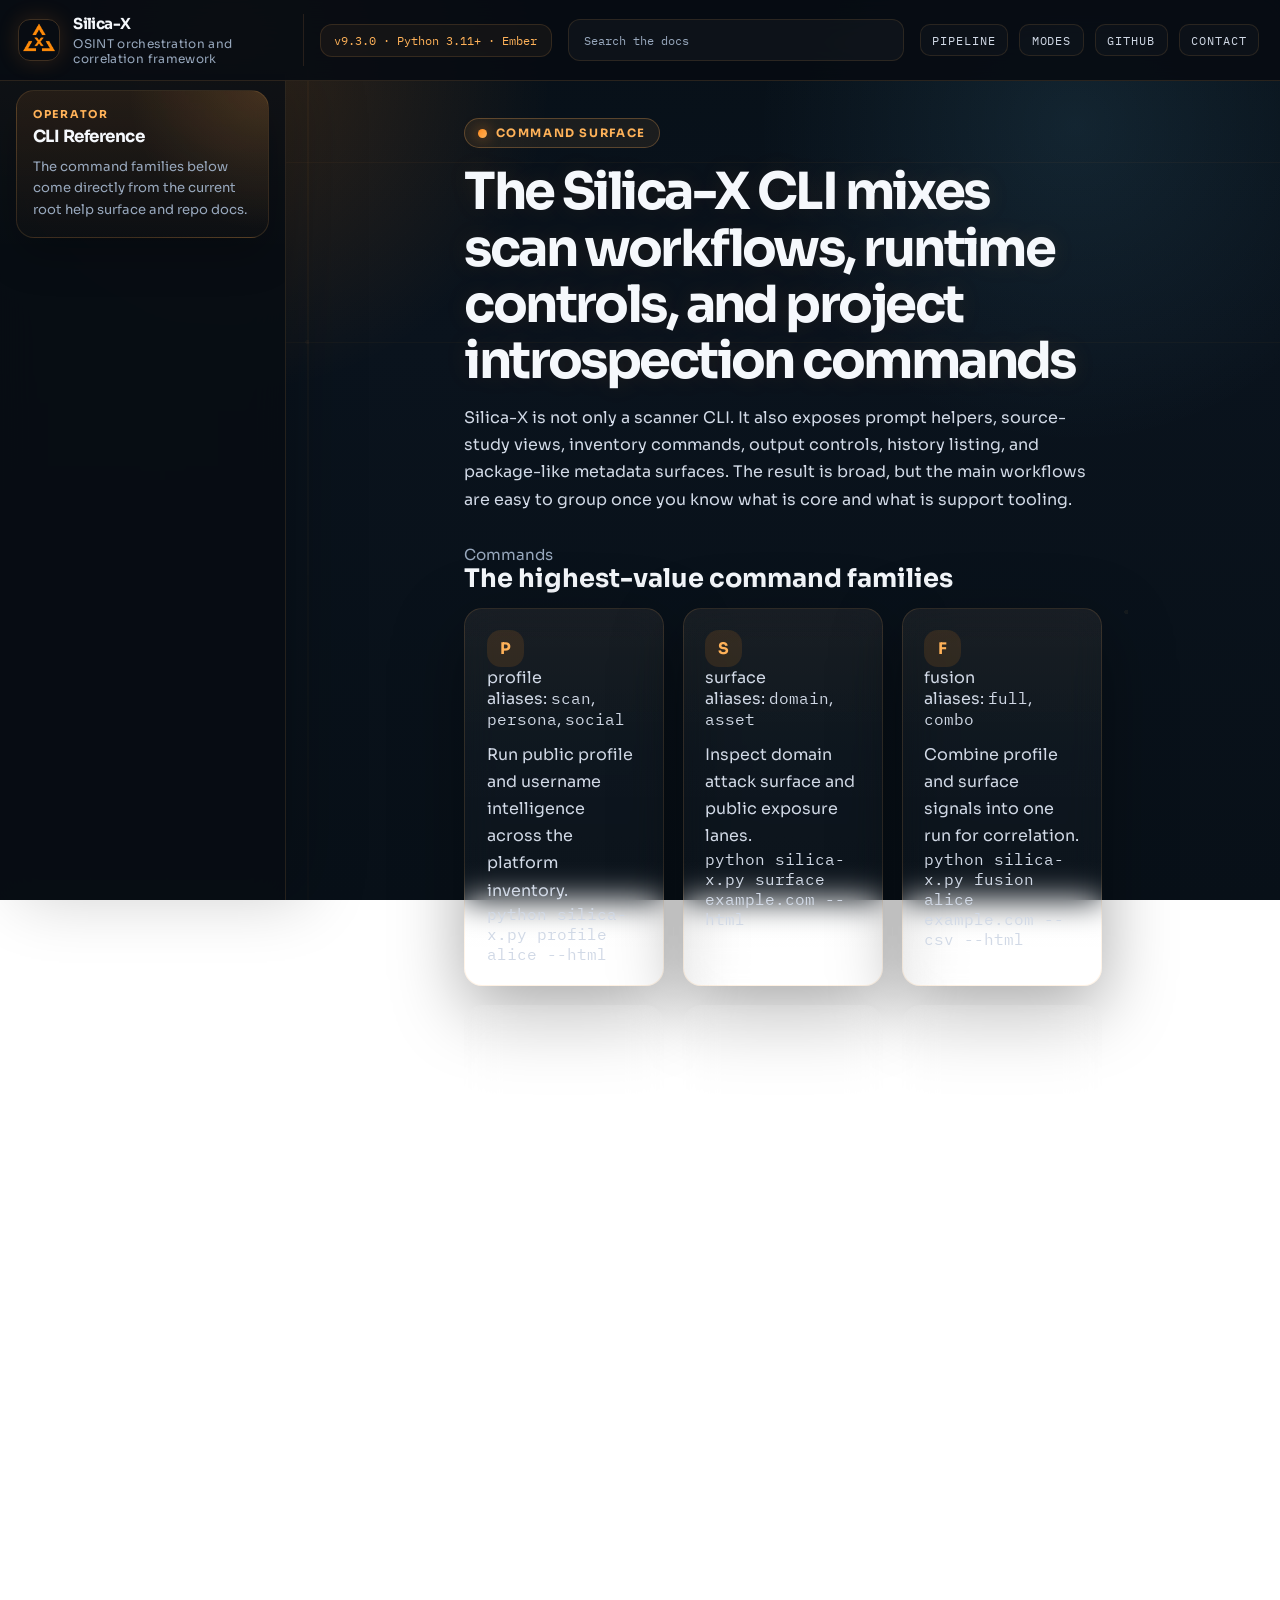
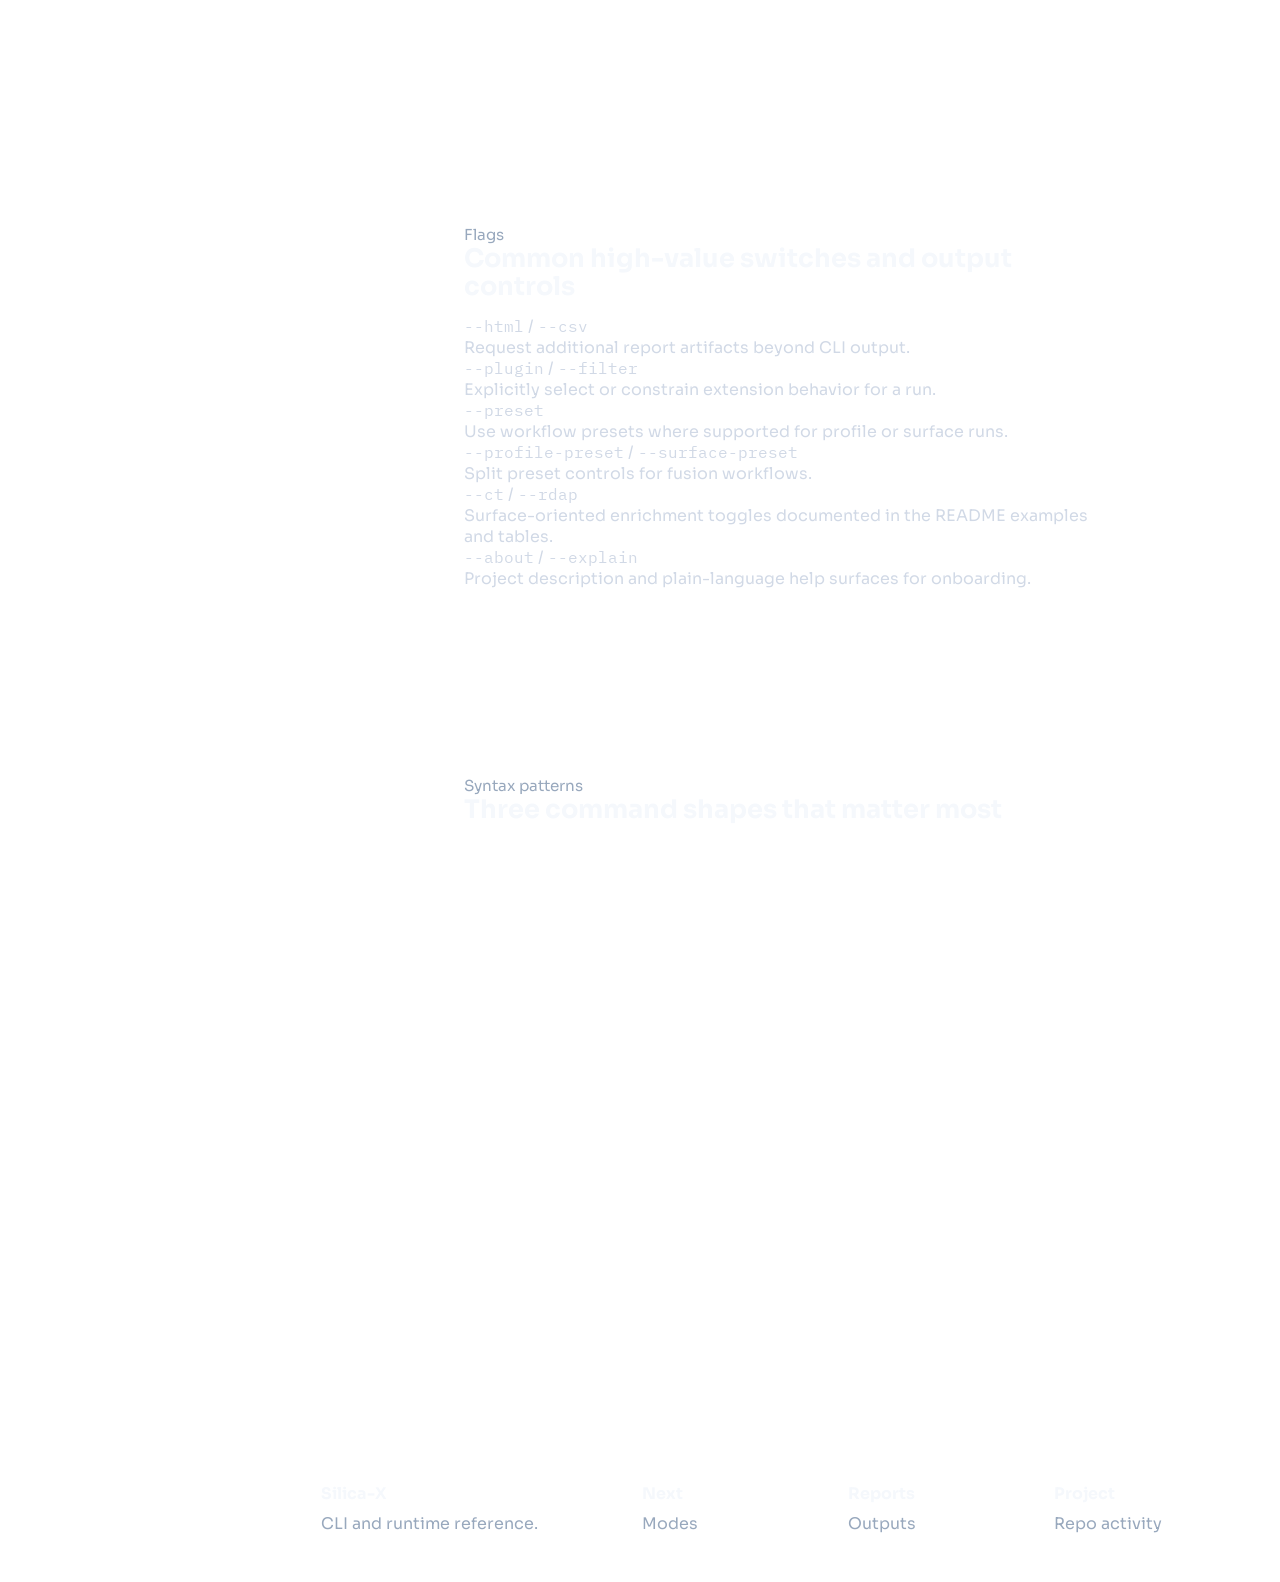
==== docs/website/cli-reference.html @ 4a7446ca "Modifications" ====
<!DOCTYPE html>
<html lang="en">
<head>
<meta charset="UTF-8">
<meta name="viewport" content="width=device-width, initial-scale=1.0">
<title>CLI Reference | Silica-X</title>
<meta name="description" content="Core command surface, aliases, and usage patterns for the Silica-X CLI.">
<link rel="canonical" href="https://voltsparx.github.io/Silica-X/cli-reference.html">
<link rel="preconnect" href="https://fonts.googleapis.com">
<link rel="preconnect" href="https://fonts.gstatic.com" crossorigin>
<link href="https://fonts.googleapis.com/css2?family=IBM+Plex+Mono:wght@400;500;600&family=Sora:wght@400;500;600;700;800&display=swap" rel="stylesheet">
<link rel="stylesheet" href="css/core/base.css">
<link rel="stylesheet" href="css/layout/topbar.css">
<link rel="stylesheet" href="css/layout/sidebar.css">
<link rel="stylesheet" href="css/layout/content.css">
<link rel="stylesheet" href="css/components/workflow.css">
<link rel="stylesheet" href="css/components/modules.css">
<link rel="stylesheet" href="css/components/development.css">
<link rel="stylesheet" href="css/layout/responsive.css">
<link rel="icon" href="web_assets/media/silica-x-favicon.ico" sizes="any">
</head>
<body data-page="cli-reference.html" data-default-section="commands">
<header id="topbar">
  <button id="topbar-brand" type="button" aria-label="Silica-X brand console trigger">
    <img src="web_assets/media/silica-x-web.png" alt="Silica-X logo">
    <span id="topbar-brand-text">
      <span id="topbar-name">Silica-X</span>
      <span id="topbar-tagline">OSINT orchestration and correlation framework</span>
    </span>
  </button>
  <div id="topbar-version">v9.3.0 · Python 3.11+ · Ember</div>
  <div class="topbar-search">
    <input id="docs-search-input" type="search" placeholder="Search the docs">
    <div id="docs-search-results" class="topbar-search-results" hidden></div>
  </div>
  <div id="topbar-links">
    <a href="workflow.html#pipeline">Pipeline</a>
    <a href="modes.html#prompt-mode">Modes</a>
    <a href="https://github.com/voltsparx/Silica-X" target="_blank" rel="noreferrer">GitHub</a>
    <div class="contact-wrap">
      <button id="contact-toggle" class="contact-toggle" type="button" aria-expanded="false">Contact</button>
      <div id="contact-popover" class="contact-popover" hidden>
        <a href="mailto:voltsparx@gmail.com">voltsparx@gmail.com</a>
        <a href="https://github.com/voltsparx" target="_blank" rel="noreferrer">github.com/voltsparx</a>
      </div>
    </div>
    <button id="menu-toggle" type="button">Menu</button>
  </div>
</header>

<nav id="sidebar" aria-label="Documentation navigation">
  <div class="sidebar-panel-head">
    <div class="sidebar-kicker">Operator</div>
    <h2 class="sidebar-title">CLI Reference</h2>
    <p class="sidebar-note">The command families below come directly from the current root help surface and repo docs.</p>
  </div>
  <div id="sidebar-tabs" class="sidebar-tabs"></div>
  <div id="sidebar-nav"></div>
</nav>
<button id="sidebar-backdrop" type="button" aria-label="Close navigation"></button>

<main id="main">
  <header class="page-intro">
    <div class="eyebrow">Command Surface</div>
    <h1 class="page-title">The Silica-X CLI mixes scan workflows, runtime controls, and project introspection commands</h1>
    <p class="page-copy">Silica-X is not only a scanner CLI. It also exposes prompt helpers, source-study views, inventory commands, output controls, history listing, and package-like metadata surfaces. The result is broad, but the main workflows are easy to group once you know what is core and what is support tooling.</p>
  </header>

  <section id="commands" class="page-section section-anchor">
    <div class="section-head">
      <div>
        <div class="section-kicker">Commands</div>
        <h2 class="section-title">The highest-value command families</h2>
      </div>
    </div>
    <div class="command-grid">
      <article class="card">
        <div class="command-card-head"><span class="icon-chip">P</span><div class="command-name">profile</div></div>
        <div class="command-aliases">aliases: <span class="mono">scan</span>, <span class="mono">persona</span>, <span class="mono">social</span></div>
        <div class="card-copy"><p>Run public profile and username intelligence across the platform inventory.</p></div>
        <div class="command-snippet mono">python silica-x.py profile alice --html</div>
      </article>
      <article class="card">
        <div class="command-card-head"><span class="icon-chip">S</span><div class="command-name">surface</div></div>
        <div class="command-aliases">aliases: <span class="mono">domain</span>, <span class="mono">asset</span></div>
        <div class="card-copy"><p>Inspect domain attack surface and public exposure lanes.</p></div>
        <div class="command-snippet mono">python silica-x.py surface example.com --html</div>
      </article>
      <article class="card">
        <div class="command-card-head"><span class="icon-chip">F</span><div class="command-name">fusion</div></div>
        <div class="command-aliases">aliases: <span class="mono">full</span>, <span class="mono">combo</span></div>
        <div class="card-copy"><p>Combine profile and surface signals into one run for correlation.</p></div>
        <div class="command-snippet mono">python silica-x.py fusion alice example.com --csv --html</div>
      </article>
      <article class="card">
        <div class="command-card-head"><span class="icon-chip">O</span><div class="command-name">orchestrate</div></div>
        <div class="command-aliases">alias: <span class="mono">orch</span></div>
        <div class="card-copy"><p>Run the policy-driven layered orchestration pipeline directly.</p></div>
        <div class="command-snippet mono">python silica-x.py orchestrate example.com</div>
      </article>
      <article class="card">
        <div class="command-card-head"><span class="icon-chip">Q</span><div class="command-name">quicktest</div></div>
        <div class="command-aliases">aliases: <span class="mono">qtest</span>, <span class="mono">smoke</span></div>
        <div class="card-copy"><p>Run an offline quicktest using a built-in victim template.</p></div>
        <div class="command-snippet mono">python silica-x.py quicktest</div>
      </article>
      <article class="card">
        <div class="command-card-head"><span class="icon-chip">W</span><div class="command-name">wizard</div></div>
        <div class="command-aliases">interactive guided workflow</div>
        <div class="card-copy"><p>Guided multi-scan operator flow for onboarding and structured runs.</p></div>
        <div class="command-snippet mono">python silica-x.py wizard</div>
      </article>
      <article class="card">
        <div class="command-card-head"><span class="icon-chip">I</span><div class="command-name">plugins / filters</div></div>
        <div class="command-aliases">runtime introspection</div>
        <div class="card-copy"><p>Inspect extension discovery, scopes, aliases, and descriptions.</p></div>
        <div class="command-snippet mono">python silica-x.py plugins --scope all</div>
      </article>
      <article class="card">
        <div class="command-card-head"><span class="icon-chip">M</span><div class="command-name">modules / frameworks</div></div>
        <div class="command-aliases">catalog and source-study views</div>
        <div class="card-copy"><p>Inspect module catalogs and local source-study framework references.</p></div>
        <div class="command-snippet mono">python silica-x.py frameworks --framework recursive-modules --presets</div>
      </article>
      <article class="card">
        <div class="command-card-head"><span class="icon-chip">R</span><div class="command-name">history / live</div></div>
        <div class="command-aliases">artifact inspection</div>
        <div class="card-copy"><p>List saved targets and launch a local live dashboard for stored results.</p></div>
        <div class="command-snippet mono">python silica-x.py history</div>
      </article>
    </div>
  </section>

  <section id="flags" class="page-section section-anchor">
    <div class="section-head">
      <div>
        <div class="section-kicker">Flags</div>
        <h2 class="section-title">Common high-value switches and output controls</h2>
      </div>
    </div>
    <div class="table-mini">
      <div class="table-mini-row"><div class="table-mini-key"><span class="mono">--html</span> / <span class="mono">--csv</span></div><div>Request additional report artifacts beyond CLI output.</div></div>
      <div class="table-mini-row"><div class="table-mini-key"><span class="mono">--plugin</span> / <span class="mono">--filter</span></div><div>Explicitly select or constrain extension behavior for a run.</div></div>
      <div class="table-mini-row"><div class="table-mini-key"><span class="mono">--preset</span></div><div>Use workflow presets where supported for profile or surface runs.</div></div>
      <div class="table-mini-row"><div class="table-mini-key"><span class="mono">--profile-preset</span> / <span class="mono">--surface-preset</span></div><div>Split preset controls for fusion workflows.</div></div>
      <div class="table-mini-row"><div class="table-mini-key"><span class="mono">--ct</span> / <span class="mono">--rdap</span></div><div>Surface-oriented enrichment toggles documented in the README examples and tables.</div></div>
      <div class="table-mini-row"><div class="table-mini-key"><span class="mono">--about</span> / <span class="mono">--explain</span></div><div>Project description and plain-language help surfaces for onboarding.</div></div>
    </div>
    <div class="callout callout-info section-block">
      <div class="callout-title">Output configuration is also command-driven</div>
      The CLI includes <span class="mono">out-type</span>, <span class="mono">out-print</span>, and <span class="mono">default-out-print</span> so output formats and artifact roots can be controlled at runtime instead of only through environment tweaks.
    </div>
  </section>

  <section id="syntax" class="page-section section-anchor">
    <div class="section-head">
      <div>
        <div class="section-kicker">Syntax patterns</div>
        <h2 class="section-title">Three command shapes that matter most</h2>
      </div>
    </div>
    <div class="grid-3">
      <article class="card">
        <h3 class="card-title">Direct scan</h3>
        <div class="command-snippet mono">python silica-x.py profile alice --html</div>
        <div class="card-copy"><p>Use this for explicit automation or repeatable scripted runs.</p></div>
      </article>
      <article class="card">
        <h3 class="card-title">Prompt first</h3>
        <div class="command-snippet mono">python silica-x.py</div>
        <div class="card-copy"><p>Better when you want to discover commands, use aliases, or inspect plugins and filters interactively.</p></div>
      </article>
      <article class="card">
        <h3 class="card-title">Source-study translation</h3>
        <div class="command-snippet mono">python silica-x.py surface-kit example.com --preset web-basic</div>
        <div class="card-copy"><p>Useful when you want a native Silica-X run informed by local reference profiles under <span class="mono">temp/</span>.</p></div>
      </article>
    </div>
    <article class="code-block section-block">
      <div class="code-head">
        <span class="code-dot"></span>
        <span class="code-dot"></span>
        <span class="code-dot"></span>
        <span class="code-lang">shell</span>
      </div>
      <pre class="code-body"><span class="cmd">python silica-x.py --help</span>
<span class="cmd">python silica-x.py profile</span> <span class="arg">alice --html --plugin threat_conductor</span>
<span class="cmd">python silica-x.py surface</span> <span class="arg">example.com --ct --rdap --html</span>
<span class="cmd">python silica-x.py fusion</span> <span class="arg">alice example.com --profile-preset deep --surface-preset balanced</span>
<span class="cmd">python silica-x.py prompt</span></pre>
    </article>
  </section>
</main>

<footer class="footer shell">
  <div class="footer-grid">
    <div><div class="footer-title">Silica-X</div><div>CLI and runtime reference.</div></div>
    <div><div class="footer-title">Next</div><a class="footer-link" href="modes.html#prompt-mode">Modes</a></div>
    <div><div class="footer-title">Reports</div><a class="footer-link" href="reporting.html#outputs">Outputs</a></div>
    <div><div class="footer-title">Project</div><a class="footer-link" href="development.html#repo-activity">Repo activity</a></div>
  </div>
</footer>

<script src="js/core/site-data.js"></script>
<script src="js/core/helpers.js"></script>
<script src="js/features/sidebar.js"></script>
<script src="js/features/search.js"></script>
<script src="js/features/workflow-visual.js"></script>
<script src="js/features/easter-eggs.js"></script>
<script src="js/features/development-feed.js"></script>
<script src="js/bootstrap/app.js"></script>
</body>
</html>
---- docs/website/css/core/base.css ----
:root {
  --bg-0: #081018;
  --bg-1: #0d151f;
  --bg-2: #111d2a;
  --bg-3: rgba(17, 29, 42, 0.82);
  --panel: rgba(9, 16, 24, 0.92);
  --panel-strong: rgba(12, 22, 32, 0.98);
  --panel-soft: rgba(255, 255, 255, 0.04);
  --line: rgba(255, 176, 90, 0.14);
  --line-strong: rgba(255, 171, 86, 0.34);
  --text-0: #f5f8fc;
  --text-1: #d1d9e6;
  --text-2: #98a8bd;
  --ember: #ff8a1d;
  --ember-2: #ffb259;
  --ember-3: #ffd29a;
  --cyan: #73d4ff;
  --mint: #67d6a8;
  --rose: #ff8d99;
  --warn: #ffd36f;
  --shadow: 0 22px 70px rgba(0, 0, 0, 0.34);
  --radius-lg: 28px;
  --radius-md: 18px;
  --radius-sm: 12px;
  --site-width: 1180px;
  --sidebar-width: 286px;
  --topbar-height: 74px;
  --scanline: rgba(255, 176, 90, 0.024);
  --circuit: rgba(255, 165, 76, 0.065);
  --circuit-strong: rgba(255, 186, 112, 0.12);
}

* {
  box-sizing: border-box;
}

html {
  scroll-behavior: smooth;
}

body {
  margin: 0;
  min-height: 100vh;
  color: var(--text-1);
  font-family: "Sora", sans-serif;
  background:
    radial-gradient(circle at 18% 8%, rgba(255, 138, 29, 0.17), transparent 24%),
    radial-gradient(circle at 84% 14%, rgba(115, 212, 255, 0.1), transparent 24%),
    linear-gradient(90deg, transparent 0 7%, var(--scanline) 7% 7.1%, transparent 7.1% 13%, var(--scanline) 13% 13.1%, transparent 13.1% 100%),
    linear-gradient(180deg, #071018 0%, #0a131d 38%, #081018 100%);
  background-attachment: fixed;
  overflow-x: hidden;
}

body::before,
body::after {
  content: "";
  position: fixed;
  inset: 0;
  pointer-events: none;
  z-index: -1;
}

body::before {
  background:
    linear-gradient(90deg, transparent 0 12%, var(--circuit) 12% 12.14%, transparent 12.14% 24%, var(--circuit) 24% 24.14%, transparent 24.14% 100%),
    linear-gradient(180deg, transparent 0 18%, var(--circuit) 18% 18.14%, transparent 18.14% 38%, var(--circuit) 38% 38.14%, transparent 38.14% 100%),
    radial-gradient(circle at 12% 18%, var(--circuit-strong) 0 2px, transparent 2px),
    radial-gradient(circle at 24% 38%, var(--circuit) 0 2px, transparent 2px),
    radial-gradient(circle at 76% 22%, var(--circuit) 0 2px, transparent 2px),
    radial-gradient(circle at 88% 68%, var(--circuit-strong) 0 2px, transparent 2px);
  mask-image: linear-gradient(180deg, rgba(0, 0, 0, 0.78), rgba(0, 0, 0, 0.34));
  opacity: 0.92;
}

body::after {
  background:
    radial-gradient(circle at 20% 10%, rgba(255, 138, 29, 0.17), transparent 0 18%),
    radial-gradient(circle at 80% 80%, rgba(255, 138, 29, 0.1), transparent 0 16%),
    radial-gradient(circle at 72% 8%, rgba(115, 212, 255, 0.08), transparent 0 14%);
  filter: blur(36px);
}

img {
  max-width: 100%;
  display: block;
}

a {
  color: inherit;
  text-decoration: none;
}

button,
input,
select {
  font: inherit;
}

button {
  border: 0;
  cursor: pointer;
}

main {
  display: block;
}

h1,
h2,
h3,
h4 {
  margin: 0;
  color: var(--text-0);
  line-height: 1.1;
  font-family: "Sora", sans-serif;
}

p,
li {
  line-height: 1.7;
}

code,
pre,
.mono {
  font-family: "IBM Plex Mono", monospace;
}

.shell {
  max-width: var(--site-width);
  margin: 0 auto;
}

.page {
  max-width: 900px;
}

.eyebrow {
  display: inline-flex;
  align-items: center;
  gap: 0.55rem;
  padding: 0.45rem 0.8rem;
  border-radius: 999px;
  border: 1px solid rgba(255, 171, 86, 0.28);
  background: rgba(255, 171, 86, 0.08);
  color: var(--ember-2);
  letter-spacing: 0.14em;
  font-size: 0.72rem;
  font-weight: 700;
  text-transform: uppercase;
}

.eyebrow::before {
  content: "";
  width: 0.55rem;
  height: 0.55rem;
  border-radius: 999px;
  background: linear-gradient(135deg, var(--ember), var(--ember-2));
  box-shadow: 0 0 14px rgba(255, 138, 29, 0.65);
}

.hero-card,
.panel,
.card,
.callout,
.code-block,
.table-card,
.stage-detail,
.feed-card,
.metric-card,
.download-card {
  background:
    linear-gradient(180deg, rgba(255, 255, 255, 0.035), rgba(255, 255, 255, 0.015)),
    linear-gradient(180deg, rgba(255, 176, 90, 0.03), transparent 40%);
  border: 1px solid var(--line);
  border-radius: var(--radius-md);
  box-shadow: var(--shadow);
  backdrop-filter: blur(16px);
}

.hero-grid,
.grid-2,
.grid-3,
.stats-grid,
.card-grid,
.metric-grid,
.download-grid,
.link-grid,
.command-grid,
.mode-grid {
  display: grid;
  gap: 1.15rem;
}

.hero-grid {
  grid-template-columns: minmax(0, 1.55fr) minmax(280px, 0.95fr);
}

.grid-2 {
  grid-template-columns: repeat(2, minmax(0, 1fr));
}

.grid-3,
.card-grid,
.metric-grid,
.download-grid,
.link-grid,
.command-grid,
.mode-grid {
  grid-template-columns: repeat(3, minmax(0, 1fr));
}

.section-block {
  margin-top: 2rem;
}

.section-head {
  display: flex;
  align-items: center;
  justify-content: space-between;
  gap: 1rem;
  margin-bottom: 1rem;
}

.section-title {
  font-size: clamp(1.35rem, 2vw, 1.9rem);
}

.section-kicker {
  color: var(--text-2);
  font-size: 0.95rem;
}

.hero-card {
  padding: 2rem;
}

.hero-title {
  margin-top: 1rem;
  font-size: clamp(2.6rem, 5vw, 4.6rem);
  letter-spacing: -0.05em;
  text-shadow: 0 0 30px rgba(255, 138, 29, 0.12);
}

.hero-title-mark {
  display: inline-flex;
  align-items: center;
  justify-content: center;
  width: 0.92em;
  height: 0.92em;
  margin-left: 0.22em;
  vertical-align: 0.02em;
  border-radius: 16px;
  box-shadow: 0 0 18px rgba(255, 138, 29, 0.18);
}

.hero-title-mark img {
  width: 100%;
  height: 100%;
  object-fit: contain;
}

.hero-subtitle {
  margin-top: 0.75rem;
  color: var(--text-0);
  font-size: clamp(1rem, 1.8vw, 1.22rem);
}

.hero-copy {
  margin-top: 1rem;
  max-width: 64ch;
  color: var(--text-1);
}

.hero-logo-card {
  padding: 1.5rem;
  display: flex;
  flex-direction: column;
  justify-content: space-between;
  gap: 1rem;
  min-height: 100%;
}

.hero-logo-frame {
  border-radius: calc(var(--radius-md) - 4px);
  overflow: hidden;
  border: 1px solid rgba(255, 171, 86, 0.18);
  background: radial-gradient(circle at center, rgba(255, 138, 29, 0.2), transparent 58%), rgba(255, 255, 255, 0.02);
}

.hero-logo-frame img,
#topbar-brand img {
  transition: transform 180ms ease, filter 180ms ease;
}

.egg-logo-pulse {
  animation: egg-logo-pulse 820ms cubic-bezier(0.16, 1, 0.3, 1) 1;
}

@keyframes egg-logo-pulse {
  0% { transform: scale(1) rotate(0deg); filter: drop-shadow(0 0 0 rgba(255, 138, 29, 0)); }
  35% { transform: scale(1.08) rotate(7deg); filter: drop-shadow(0 0 16px rgba(255, 138, 29, 0.55)); }
  100% { transform: scale(1) rotate(0deg); filter: drop-shadow(0 0 0 rgba(255, 138, 29, 0)); }
}

.hero-logo-note {
  color: var(--text-2);
  font-size: 0.92rem;
}

.badge-row {
  display: flex;
  flex-wrap: wrap;
  gap: 0.7rem;
  margin-top: 1.2rem;
}

.badge {
  padding: 0.65rem 0.85rem;
  border-radius: 999px;
  background: rgba(255, 255, 255, 0.04);
  border: 1px solid rgba(255, 176, 90, 0.12);
  color: var(--text-0);
  font-size: 0.85rem;
}

.badge.is-accent {
  background: rgba(255, 138, 29, 0.12);
  border-color: rgba(255, 171, 86, 0.24);
  color: var(--ember-2);
}

.cta-row {
  display: flex;
  flex-wrap: wrap;
  gap: 0.85rem;
  margin-top: 1.5rem;
}

.btn {
  display: inline-flex;
  align-items: center;
  justify-content: center;
  gap: 0.55rem;
  min-height: 46px;
  padding: 0.8rem 1.15rem;
  border-radius: 999px;
  border: 1px solid var(--line);
  font-weight: 600;
  transition: transform 160ms ease, border-color 160ms ease, background 160ms ease;
}

.btn:hover,
.btn:focus-visible {
  transform: translateY(-1px);
  border-color: rgba(255, 171, 86, 0.38);
}

.btn-primary {
  color: #120a04;
  background: linear-gradient(135deg, var(--ember), var(--ember-2));
  border-color: rgba(255, 171, 86, 0.55);
}

.btn-secondary {
  background: rgba(255, 255, 255, 0.04);
}

.btn-ghost {
  background: transparent;
}

.panel,
.card,
.callout,
.feed-card,
.metric-card,
.download-card,
.table-card {
  padding: 1.35rem;
}

.stats-grid {
  grid-template-columns: repeat(5, minmax(0, 1fr));
}

.metric-card {
  position: relative;
  overflow: hidden;
}

.metric-card::after {
  content: "";
  position: absolute;
  inset: auto -10% -40% auto;
  width: 8rem;
  height: 8rem;
  border-radius: 999px;
  background: rgba(255, 138, 29, 0.12);
  filter: blur(28px);
}

.metric-value {
  font-size: 2rem;
  color: var(--text-0);
  font-weight: 700;
}

.metric-label {
  display: block;
  margin-top: 0.45rem;
  color: var(--text-2);
  font-size: 0.92rem;
}

.card-title,
.panel-title,
.callout-title {
  color: var(--text-0);
  font-size: 1.05rem;
  font-weight: 700;
}

.card-copy,
.panel-copy {
  margin-top: 0.65rem;
}

.card-copy p:first-child,
.panel-copy p:first-child {
  margin-top: 0;
}

.panel-copy p:last-child,
.card-copy p:last-child {
  margin-bottom: 0;
}

.callout {
  position: relative;
  overflow: hidden;
}

.callout::before {
  content: "";
  position: absolute;
  inset: 0 auto 0 0;
  width: 4px;
  background: linear-gradient(180deg, var(--ember), var(--cyan));
}

.callout-info {
  background: linear-gradient(180deg, rgba(115, 212, 255, 0.08), rgba(255, 255, 255, 0.02));
}

.callout-warn {
  background: linear-gradient(180deg, rgba(255, 138, 29, 0.09), rgba(255, 255, 255, 0.02));
}

.callout-danger {
  background: linear-gradient(180deg, rgba(255, 141, 153, 0.08), rgba(255, 255, 255, 0.02));
}

.mini-list,
.timeline-list,
.stack-list,
.signal-list,
.simple-list {
  display: grid;
  gap: 0.8rem;
  padding: 0;
  margin: 1rem 0 0;
  list-style: none;
}

.mini-list li,
.timeline-list li,
.stack-list li,
.signal-list li,
.simple-list li {
  padding: 0.9rem 1rem;
  border-radius: var(--radius-sm);
  background: rgba(255, 255, 255, 0.03);
  border: 1px solid rgba(255, 176, 90, 0.08);
}

.list-label {
  display: block;
  color: var(--text-0);
  font-weight: 600;
  margin-bottom: 0.3rem;
}

.table-card table {
  width: 100%;
  border-collapse: collapse;
  font-size: 0.95rem;
}

.table-card thead th {
  text-align: left;
  color: var(--text-0);
  font-size: 0.78rem;
  text-transform: uppercase;
  letter-spacing: 0.08em;
  padding: 0 0 0.9rem;
}

.table-card tbody td {
  padding: 0.9rem 0;
  border-top: 1px solid rgba(255, 176, 90, 0.08);
  vertical-align: top;
}

.code-block {
  overflow: hidden;
  padding: 0;
}

.code-head {
  display: flex;
  align-items: center;
  gap: 0.5rem;
  padding: 0.9rem 1rem;
  border-bottom: 1px solid rgba(255, 176, 90, 0.08);
  background: rgba(255, 255, 255, 0.04);
}

.code-dot {
  width: 0.72rem;
  height: 0.72rem;
  border-radius: 999px;
  background: rgba(255, 255, 255, 0.16);
}

.code-dot:nth-child(1) {
  background: #ff6f7d;
}

.code-dot:nth-child(2) {
  background: #ffd36f;
}

.code-dot:nth-child(3) {
  background: #67d6a8;
}

.code-lang {
  margin-left: auto;
  color: var(--text-2);
  font-size: 0.82rem;
}

.code-body {
  margin: 0;
  padding: 1rem 1.2rem 1.2rem;
  overflow-x: auto;
  color: #d9e3ef;
}

.code-body .cmd {
  color: var(--ember-2);
}

.code-body .arg {
  color: var(--cyan);
}

.code-body .muted {
  color: var(--text-2);
}

.pill-row {
  display: flex;
  flex-wrap: wrap;
  gap: 0.55rem;
  margin-top: 1rem;
}

.pill {
  padding: 0.45rem 0.72rem;
  border-radius: 999px;
  border: 1px solid rgba(115, 212, 255, 0.18);
  background: rgba(115, 212, 255, 0.07);
  color: #cbefff;
  font-size: 0.82rem;
}

.split-note {
  display: grid;
  grid-template-columns: 1fr auto;
  gap: 1rem;
  align-items: center;
}

.muted {
  color: var(--text-2);
}

.tiny {
  font-size: 0.85rem;
}

.status-positive {
  color: var(--mint);
}

.status-warn {
  color: var(--warn);
}

.status-danger {
  color: var(--rose);
}

.footer {
  color: var(--text-2);
}

.footer.shell {
  max-width: none;
  margin-left: var(--sidebar-width);
  padding: 1.5rem 2.2rem 3rem;
}

.footer-grid {
  display: grid;
  gap: 1rem;
  max-width: min(var(--site-width), calc(100vw - var(--sidebar-width) - 4.4rem));
  margin: 0 auto;
  grid-template-columns: 1.6fr 1fr 1fr 1fr;
}

.footer-title {
  color: var(--text-0);
  font-weight: 700;
  margin-bottom: 0.55rem;
}

.footer-link {
  display: block;
  margin-top: 0.45rem;
}

.empty-state {
  padding: 1rem;
  border-radius: var(--radius-sm);
  border: 1px dashed rgba(255, 176, 90, 0.16);
  color: var(--text-2);
}

.egg-toast {
  position: fixed;
  right: 18px;
  bottom: 18px;
  z-index: 100;
  max-width: min(88vw, 420px);
  padding: 0.85rem 1rem;
  border-radius: 14px;
  border: 1px solid rgba(255, 176, 90, 0.22);
  background: rgba(9, 16, 24, 0.96);
  color: var(--text-0);
  box-shadow: var(--shadow);
  opacity: 0;
  transform: translateY(8px);
  transition: opacity 180ms ease, transform 180ms ease;
  pointer-events: none;
}

.egg-toast.show {
  opacity: 1;
  transform: translateY(0);
}

.egg-toast-title {
  display: block;
  color: var(--ember-2);
  font-size: 0.72rem;
  font-weight: 700;
  letter-spacing: 0.14em;
  text-transform: uppercase;
}

.egg-toast-copy {
  display: block;
  margin-top: 0.3rem;
  font-size: 0.9rem;
  color: var(--text-1);
}

.egg-ribbon-layer {
  position: fixed;
  inset: 0;
  overflow: hidden;
  pointer-events: none;
  z-index: 95;
}

.egg-ribbon {
  position: absolute;
  top: -12vh;
  width: 12px;
  height: 60px;
  border-radius: 999px;
  opacity: 0.96;
  animation: egg-ribbon-fall linear forwards;
  transform: translate3d(0, 0, 0) rotate(0deg);
}

@keyframes egg-ribbon-fall {
  to {
    transform: translate3d(var(--egg-drift, 0px), 120vh, 0) rotate(520deg);
    opacity: 0;
  }
}

body.egg-blueprint {
  --ember: #ffb259;
  --ember-2: #ffd29a;
  --line: rgba(255, 210, 154, 0.18);
}

body.egg-blueprint::before {
  opacity: 1;
  background:
    linear-gradient(90deg, transparent 0 10%, rgba(255, 210, 154, 0.085) 10% 10.12%, transparent 10.12% 24%, rgba(255, 210, 154, 0.085) 24% 24.12%, transparent 24.12% 100%),
    linear-gradient(180deg, transparent 0 16%, rgba(255, 210, 154, 0.085) 16% 16.12%, transparent 16.12% 34%, rgba(255, 210, 154, 0.085) 34% 34.12%, transparent 34.12% 100%);
}

body.egg-overdrive::after {
  filter: blur(18px);
  background:
    radial-gradient(circle at 20% 8%, rgba(255, 138, 29, 0.22), transparent 0 18%),
    radial-gradient(circle at 80% 70%, rgba(255, 138, 29, 0.22), transparent 0 20%);
}

body.egg-overdrive #topbar,
body.egg-overdrive #sidebar {
  border-color: rgba(255, 176, 90, 0.3);
  box-shadow: 0 0 0 1px rgba(255, 176, 90, 0.08), var(--shadow);
}

body.egg-clean-screen::before {
  opacity: 0.16;
}
---- docs/website/css/layout/topbar.css ----
#topbar {
  position: fixed;
  top: 0;
  left: 0;
  right: 0;
  z-index: 50;
  display: grid;
  grid-template-columns: minmax(240px, var(--sidebar-width)) auto minmax(220px, 1fr) auto;
  align-items: center;
  gap: 1rem;
  min-height: var(--topbar-height);
  padding: 0.9rem 1.3rem 0.9rem 1.1rem;
  background: rgba(7, 12, 18, 0.9);
  border-bottom: 1px solid rgba(255, 176, 90, 0.14);
  backdrop-filter: blur(18px);
}

#topbar-brand {
  display: inline-flex;
  align-items: center;
  gap: 0.85rem;
  min-width: 0;
  padding: 0;
  padding-right: 1.15rem;
  border-right: 1px solid rgba(255, 176, 90, 0.12);
  background: transparent;
  text-align: left;
}

#topbar-brand img {
  width: 42px;
  height: 42px;
  object-fit: cover;
  border-radius: 12px;
  border: 1px solid rgba(255, 171, 86, 0.22);
  box-shadow: 0 0 22px rgba(255, 138, 29, 0.16);
}

#topbar-brand-text {
  display: flex;
  flex-direction: column;
  gap: 0.15rem;
}

#topbar-name {
  color: var(--text-0);
  font-weight: 700;
  letter-spacing: -0.04em;
  font-size: 0.95rem;
}

#topbar-tagline {
  color: var(--text-2);
  font-size: 0.75rem;
  letter-spacing: 0.03em;
}

#topbar-version {
  justify-self: start;
  padding: 0.5rem 0.85rem;
  border-radius: 12px;
  border: 1px solid rgba(255, 171, 86, 0.14);
  background: rgba(255, 171, 86, 0.05);
  color: var(--ember-2);
  font-family: "IBM Plex Mono", monospace;
  font-size: 0.74rem;
  white-space: nowrap;
}

#topbar-links {
  display: flex;
  align-items: center;
  justify-content: flex-end;
  gap: 0.7rem;
  min-width: 0;
}

#topbar-links > a,
.contact-toggle {
  color: var(--text-1);
  font-family: "IBM Plex Mono", monospace;
  font-size: 0.72rem;
  text-transform: uppercase;
  letter-spacing: 0.08em;
  padding: 0.45rem 0.72rem;
  border: 1px solid rgba(255, 176, 90, 0.12);
  border-radius: 10px;
  background: rgba(255, 255, 255, 0.025);
}

.contact-wrap {
  position: relative;
}

.contact-toggle {
  background: rgba(255, 255, 255, 0.025);
}

.contact-popover {
  position: absolute;
  top: calc(100% + 0.7rem);
  right: 0;
  display: grid;
  gap: 0.4rem;
  min-width: 230px;
  padding: 0.9rem;
  border-radius: 14px;
  border: 1px solid rgba(255, 176, 90, 0.12);
  background: rgba(9, 16, 24, 0.98);
  box-shadow: var(--shadow);
}

.contact-popover[hidden] {
  display: none;
}

.contact-popover a,
.contact-popover span {
  color: var(--text-1);
  font-size: 0.9rem;
}

.topbar-search {
  position: relative;
  max-width: 360px;
  width: 100%;
}

.topbar-search input {
  width: 100%;
  min-height: 42px;
  padding: 0.78rem 0.95rem;
  border-radius: 12px;
  border: 1px solid rgba(255, 176, 90, 0.12);
  background: rgba(255, 255, 255, 0.03);
  color: var(--text-0);
  font-family: "IBM Plex Mono", monospace;
  font-size: 0.74rem;
}

.topbar-search input::placeholder {
  color: var(--text-2);
}

.topbar-search-results {
  position: absolute;
  top: calc(100% + 0.65rem);
  left: 0;
  right: 0;
  display: grid;
  gap: 0.5rem;
  padding: 0.75rem;
  border-radius: 16px;
  background: rgba(9, 16, 24, 0.98);
  border: 1px solid rgba(255, 176, 90, 0.12);
  box-shadow: var(--shadow);
}

.topbar-search-results[hidden] {
  display: none;
}

.search-result {
  display: block;
  padding: 0.8rem 0.9rem;
  border-radius: 12px;
  border: 1px solid transparent;
  background: rgba(255, 255, 255, 0.025);
}

.search-result:hover,
.search-result:focus-visible {
  border-color: rgba(255, 171, 86, 0.24);
}

.search-result-title {
  display: block;
  color: var(--text-0);
  font-weight: 600;
}

.search-result-meta {
  display: block;
  margin-top: 0.22rem;
  color: var(--text-2);
  font-size: 0.82rem;
}

#menu-toggle {
  display: none;
  padding: 0.75rem 0.95rem;
  border-radius: 10px;
  border: 1px solid rgba(255, 176, 90, 0.12);
  background: rgba(255, 255, 255, 0.03);
  color: var(--text-0);
  font-family: "IBM Plex Mono", monospace;
  font-size: 0.72rem;
  letter-spacing: 0.08em;
  text-transform: uppercase;
}
---- docs/website/css/layout/sidebar.css ----
#sidebar {
  position: fixed;
  top: var(--topbar-height);
  left: 0;
  bottom: 0;
  width: var(--sidebar-width);
  max-height: calc(100vh - var(--topbar-height));
  overflow: auto;
  padding: 1rem 0 1.6rem;
  border-right: 1px solid rgba(255, 176, 90, 0.12);
  background:
    linear-gradient(180deg, rgba(255, 176, 90, 0.03), transparent 22%),
    rgba(8, 13, 19, 0.95);
  backdrop-filter: blur(18px);
  box-shadow: 20px 0 60px rgba(0, 0, 0, 0.18);
}

.sidebar-panel-head {
  margin: 0 1rem 0.95rem;
  padding: 1rem;
  border: 1px solid rgba(255, 176, 90, 0.14);
  border-radius: 18px;
  background:
    linear-gradient(180deg, rgba(255, 138, 29, 0.09), rgba(255, 138, 29, 0.02)),
    radial-gradient(circle at top right, rgba(255, 178, 89, 0.14), transparent 48%);
  box-shadow: 0 18px 40px rgba(0, 0, 0, 0.22);
}

.sidebar-kicker {
  color: var(--ember-2);
  font-size: 0.68rem;
  font-weight: 700;
  text-transform: uppercase;
  letter-spacing: 0.16em;
}

.sidebar-title {
  margin-top: 0.42rem;
  color: var(--text-0);
  font-size: 1.05rem;
  letter-spacing: -0.03em;
}

.sidebar-note {
  margin: 0.6rem 0 0;
  color: var(--text-2);
  font-size: 0.82rem;
  line-height: 1.65;
}

.sidebar-tabs {
  display: grid;
  grid-template-columns: repeat(2, minmax(0, 1fr));
  gap: 0.5rem;
  margin: 0 1rem 1rem;
}

.sidebar-tab {
  padding: 0.55rem 0.66rem;
  border-radius: 10px;
  border: 1px solid rgba(255, 176, 90, 0.08);
  background: rgba(255, 255, 255, 0.025);
  color: var(--text-2);
  font-family: "IBM Plex Mono", monospace;
  font-size: 0.64rem;
  text-transform: uppercase;
  letter-spacing: 0.07em;
}

.sidebar-tab.is-active {
  color: #120a04;
  border-color: rgba(255, 176, 90, 0.24);
  background: linear-gradient(135deg, var(--ember), var(--ember-2));
}

#sidebar-nav {
  display: grid;
  gap: 0.9rem;
}

.sidebar-group {
  display: grid;
  gap: 0.46rem;
}

.sidebar-group-title {
  color: var(--ember-2);
  font-family: "IBM Plex Mono", monospace;
  font-size: 0.62rem;
  font-weight: 700;
  text-transform: uppercase;
  letter-spacing: 0.16em;
  padding: 0.4rem 1.2rem 0.1rem;
}

.sidebar-link {
  display: block;
  margin: 0 0.75rem;
  padding: 0.78rem 0.9rem 0.82rem 1rem;
  border-radius: 14px;
  border: 1px solid transparent;
  border-left: 3px solid transparent;
  background: rgba(255, 255, 255, 0.02);
  transition: border-color 160ms ease, background 160ms ease, transform 160ms ease;
}

.sidebar-link:hover,
.sidebar-link:focus-visible {
  transform: translateY(-1px);
  border-color: rgba(255, 171, 86, 0.18);
  border-left-color: rgba(255, 171, 86, 0.42);
  background: linear-gradient(180deg, rgba(255, 138, 29, 0.08), rgba(255, 255, 255, 0.02));
}

.sidebar-link.is-current {
  border-color: rgba(255, 171, 86, 0.22);
  border-left-color: var(--ember);
  background: linear-gradient(180deg, rgba(255, 138, 29, 0.1), rgba(255, 255, 255, 0.02));
}

.sidebar-link-title {
  display: block;
  color: var(--text-0);
  font-size: 0.9rem;
  font-weight: 700;
}

.sidebar-link-hint {
  display: block;
  margin-top: 0.22rem;
  color: var(--text-2);
  font-family: "IBM Plex Mono", monospace;
  font-size: 0.64rem;
  line-height: 1.5;
}

.sidebar-link-page {
  display: inline-flex;
  align-items: center;
  justify-content: center;
  margin-top: 0.5rem;
  padding: 0.18rem 0.5rem;
  border: 1px solid rgba(255, 176, 90, 0.1);
  border-radius: 999px;
  color: var(--text-2);
  font-family: "IBM Plex Mono", monospace;
  font-size: 0.58rem;
  letter-spacing: 0.06em;
  text-transform: uppercase;
}

#sidebar-backdrop {
  display: none;
  position: fixed;
  inset: 0;
  z-index: 44;
  background: rgba(5, 8, 12, 0.56);
}

body.nav-open #sidebar {
  transform: translateX(0);
}

body.nav-open #sidebar-backdrop {
  display: block;
}
---- docs/website/css/layout/content.css ----
#main {
  width: min(var(--site-width), calc(100vw - var(--sidebar-width)));
  max-width: none;
  margin: calc(var(--topbar-height) + 0.6rem) auto 0;
  padding: 1.8rem 2.2rem 3rem calc(var(--sidebar-width) + 2.2rem);
}

.page-intro {
  margin-bottom: 2rem;
  padding-top: 0.35rem;
}

.page-title {
  margin-top: 1rem;
  font-size: clamp(2rem, 4vw, 3.3rem);
  letter-spacing: -0.05em;
  text-shadow: 0 0 24px rgba(255, 138, 29, 0.1);
}

.page-copy {
  max-width: 72ch;
  margin-top: 0.9rem;
}

.page-section {
  margin-top: 1.6rem;
}

.section-anchor {
  scroll-margin-top: 112px;
}

.card-grid .card,
.mode-grid .card,
.command-grid .card,
.link-grid .card,
.download-grid .download-card {
  min-height: 100%;
}

.icon-chip {
  display: inline-flex;
  align-items: center;
  justify-content: center;
  width: 2.3rem;
  height: 2.3rem;
  border-radius: 14px;
  background: rgba(255, 138, 29, 0.12);
  color: var(--ember-2);
  font-weight: 700;
}

.stack-grid {
  display: grid;
  gap: 1rem;
}

.stack-card {
  position: relative;
  padding: 1.15rem 1.2rem 1.15rem 1.4rem;
  border-radius: 18px;
  border: 1px solid rgba(255, 176, 90, 0.08);
  background: rgba(255, 255, 255, 0.03);
}

.stack-card::before {
  content: "";
  position: absolute;
  top: 1rem;
  bottom: 1rem;
  left: 0.85rem;
  width: 2px;
  border-radius: 999px;
  background: linear-gradient(180deg, var(--ember), rgba(115, 212, 255, 0.65));
}

.stack-card h3 {
  font-size: 1rem;
}

.stack-card p {
  margin-bottom: 0;
}

.shell-frame {
  position: relative;
  overflow: hidden;
}

.split-feature {
  display: grid;
  grid-template-columns: 1.25fr 0.95fr;
  gap: 1rem;
}

.quote-card {
  padding: 1.35rem 1.45rem;
  border-radius: var(--radius-md);
  border: 1px solid rgba(255, 176, 90, 0.1);
  background: linear-gradient(135deg, rgba(255, 138, 29, 0.12), rgba(115, 212, 255, 0.06));
}

.quote-card blockquote {
  margin: 0;
  color: var(--text-0);
  font-size: 1.1rem;
  line-height: 1.6;
}

.quote-card cite {
  display: block;
  margin-top: 0.8rem;
  color: var(--text-2);
  font-style: normal;
}

.directory-tree {
  display: grid;
  gap: 0.55rem;
  margin-top: 1rem;
}

.directory-row {
  display: grid;
  grid-template-columns: minmax(120px, 0.8fr) minmax(0, 1fr);
  gap: 1rem;
  padding: 0.85rem 0.9rem;
  border-radius: 14px;
  background: rgba(255, 255, 255, 0.03);
  border: 1px solid rgba(255, 176, 90, 0.08);
}

.directory-name {
  color: var(--text-0);
  font-weight: 600;
}

.section-links {
  display: flex;
  flex-wrap: wrap;
  gap: 0.7rem;
  margin-top: 1rem;
}

.section-link {
  padding: 0.55rem 0.85rem;
  border-radius: 999px;
  background: rgba(255, 255, 255, 0.05);
  border: 1px solid rgba(255, 176, 90, 0.1);
}

.alert-inline {
  display: inline-flex;
  align-items: center;
  gap: 0.45rem;
  color: var(--warn);
  font-size: 0.88rem;
}
---- docs/website/css/components/workflow.css ----
.workflow-rail {
  display: grid;
  gap: 0.9rem;
}

.workflow-stage {
  position: relative;
  border-radius: 18px;
  border: 1px solid rgba(255, 176, 90, 0.1);
  background: rgba(255, 255, 255, 0.025);
  overflow: hidden;
  transition: border-color 160ms ease, background 160ms ease, transform 160ms ease;
}

.workflow-stage:hover,
.workflow-stage:focus-within,
.workflow-stage.is-active {
  border-color: rgba(255, 171, 86, 0.22);
  background: linear-gradient(180deg, rgba(255, 138, 29, 0.06), rgba(255, 255, 255, 0.02));
}

.workflow-stage.is-active {
  transform: translateY(-1px);
}

.workflow-stage-trigger {
  display: block;
  width: 100%;
  padding: 1rem 1.05rem 1rem;
  background: transparent;
  color: inherit;
  text-align: left;
}

.workflow-stage-top {
  display: flex;
  align-items: center;
  justify-content: space-between;
  flex-wrap: wrap;
  gap: 0.75rem;
}

.workflow-stage-index {
  color: var(--ember-2);
  font-size: 0.78rem;
  font-weight: 700;
  text-transform: uppercase;
  letter-spacing: 0.12em;
}

.workflow-stage-title {
  color: var(--text-0);
  font-weight: 700;
}

.workflow-stage-summary {
  margin-top: 0.65rem;
  color: var(--text-1);
  font-size: 1rem;
  line-height: 1.6;
  padding-right: 0.2rem;
}

.workflow-stage-body {
  display: grid;
  grid-template-rows: 0fr;
  transition: grid-template-rows 180ms ease;
}

.workflow-stage.is-active .workflow-stage-body {
  grid-template-rows: 1fr;
}

.workflow-stage-body > * {
  min-height: 0;
}

.stage-detail {
  padding: 0 1.05rem 1.05rem;
  overflow: hidden;
}

.stage-detail h3 {
  font-size: 1.1rem;
}

.stage-detail p {
  margin: 0.75rem 0 0;
}

.stage-detail-meta {
  display: flex;
  flex-wrap: wrap;
  gap: 0.6rem;
  margin-top: 0.9rem;
}

.stage-detail-meta .pill {
  margin-top: 0;
}

.pipeline-grid {
  display: block;
}
---- docs/website/css/components/development.css ----
.dev-status-grid {
  display: grid;
  grid-template-columns: repeat(4, minmax(0, 1fr));
  gap: 1rem;
}

.dev-status-item {
  padding: 1rem;
  border-radius: 16px;
  border: 1px solid rgba(255, 176, 90, 0.08);
  background: rgba(255, 255, 255, 0.03);
}

.dev-status-label {
  display: block;
  color: var(--text-2);
  font-size: 0.84rem;
}

.dev-status-value {
  display: block;
  margin-top: 0.4rem;
  color: var(--text-0);
  font-size: 1.2rem;
  font-weight: 700;
}

.feed-list {
  display: grid;
  gap: 0.75rem;
  margin-top: 1rem;
}

.feed-item {
  padding: 0.95rem 1rem;
  border-radius: 14px;
  border: 1px solid rgba(255, 176, 90, 0.08);
  background: rgba(255, 255, 255, 0.03);
}

.feed-item a {
  color: var(--text-0);
}

.feed-meta {
  margin-top: 0.3rem;
  color: var(--text-2);
  font-size: 0.84rem;
}

.dev-chart-shell {
  display: grid;
  gap: 1rem;
}

.dev-chart-summary {
  display: grid;
  grid-template-columns: 1fr auto;
  gap: 1rem;
  align-items: start;
}

.dev-chart-summary strong {
  color: var(--text-0);
}

.dev-chart-summary .muted {
  font-size: 0.82rem;
}

.dev-chart {
  padding: 1rem;
  border-radius: 16px;
  border: 1px solid rgba(255, 176, 90, 0.08);
  background: rgba(255, 255, 255, 0.02);
}

.dev-chart-svg {
  width: 100%;
  height: auto;
  display: block;
}

.dev-chart-grid {
  stroke: rgba(255, 176, 90, 0.08);
  stroke-width: 1;
}

.dev-chart-line {
  fill: none;
  stroke: var(--ember);
  stroke-width: 3;
  stroke-linecap: round;
  stroke-linejoin: round;
}

.dev-chart-area {
  fill: rgba(255, 138, 29, 0.12);
}

.dev-chart-point {
  fill: var(--ember-2);
  stroke: rgba(8, 13, 19, 0.9);
  stroke-width: 2;
}

.dev-chart-axis {
  fill: var(--text-2);
  font-size: 12px;
  font-family: "IBM Plex Mono", monospace;
}

.dev-chart-legend {
  display: grid;
  grid-template-columns: repeat(auto-fit, minmax(110px, 1fr));
  gap: 0.6rem;
  margin-top: 0.85rem;
}

.dev-chart-chip {
  padding: 0.65rem 0.72rem;
  border-radius: 12px;
  border: 1px solid rgba(255, 176, 90, 0.08);
  background: rgba(255, 255, 255, 0.025);
}

.dev-chart-chip strong {
  display: block;
  color: var(--text-0);
  font-size: 0.88rem;
}

.dev-chart-chip span {
  display: block;
  margin-top: 0.22rem;
  color: var(--text-2);
  font-size: 0.78rem;
}

.raw-link-grid {
  display: grid;
  grid-template-columns: repeat(3, minmax(0, 1fr));
  gap: 0.9rem;
}

.raw-link-card {
  display: block;
  padding: 1rem;
  border-radius: 16px;
  border: 1px solid rgba(255, 176, 90, 0.08);
  background: rgba(255, 255, 255, 0.03);
  transition: border-color 160ms ease, transform 160ms ease, background 160ms ease;
}

.raw-link-card:hover,
.raw-link-card:focus-visible {
  transform: translateY(-2px);
  border-color: rgba(255, 176, 90, 0.18);
  background: linear-gradient(180deg, rgba(255, 138, 29, 0.06), rgba(255, 255, 255, 0.02));
}

.raw-link-title {
  display: block;
  color: var(--text-0);
  font-weight: 700;
}

.raw-link-path {
  display: block;
  margin-top: 0.3rem;
  color: var(--ember-2);
  font-family: "IBM Plex Mono", monospace;
  font-size: 0.72rem;
}

.raw-link-copy {
  display: block;
  margin-top: 0.55rem;
  color: var(--text-2);
  font-size: 0.84rem;
  line-height: 1.55;
}

.raw-viewer-backdrop {
  position: fixed;
  inset: 0;
  display: grid;
  place-items: center;
  background: rgba(4, 8, 12, 0.72);
  z-index: 120;
  padding: 1.2rem;
}

.raw-viewer-window {
  width: min(960px, 100%);
  max-height: min(88vh, 900px);
  display: grid;
  grid-template-rows: auto auto minmax(0, 1fr);
  overflow: hidden;
  border-radius: 20px;
  border: 1px solid rgba(255, 176, 90, 0.12);
  background: rgba(8, 13, 19, 0.98);
  box-shadow: var(--shadow);
}

.raw-viewer-head {
  display: flex;
  justify-content: space-between;
  align-items: start;
  gap: 1rem;
  padding: 1rem 1rem 0.85rem;
  border-bottom: 1px solid rgba(255, 176, 90, 0.08);
}

.raw-viewer-title {
  color: var(--text-0);
  font-size: 1rem;
  font-weight: 700;
}

.raw-viewer-meta {
  margin-top: 0.3rem;
  color: var(--text-2);
  font-size: 0.82rem;
}

.raw-viewer-close {
  padding: 0.65rem 0.8rem;
  border-radius: 10px;
  border: 1px solid rgba(255, 176, 90, 0.12);
  background: rgba(255, 255, 255, 0.03);
  color: var(--text-0);
}

.raw-viewer-actions {
  display: flex;
  flex-wrap: wrap;
  gap: 0.7rem;
  padding: 0.85rem 1rem;
  border-bottom: 1px solid rgba(255, 176, 90, 0.08);
}

.raw-viewer-link {
  padding: 0.55rem 0.8rem;
  border-radius: 999px;
  border: 1px solid rgba(255, 176, 90, 0.12);
  background: rgba(255, 255, 255, 0.03);
  color: var(--text-0);
  font-family: "IBM Plex Mono", monospace;
  font-size: 0.72rem;
  letter-spacing: 0.06em;
  text-transform: uppercase;
}

.raw-viewer-body {
  margin: 0;
  padding: 1rem;
  overflow: auto;
  color: #d9e3ef;
  font-size: 0.9rem;
  line-height: 1.65;
  white-space: pre-wrap;
  background: linear-gradient(180deg, rgba(255,255,255,0.025), rgba(255,255,255,0.01));
}

@media (max-width: 1080px) {
  .raw-link-grid {
    grid-template-columns: repeat(2, minmax(0, 1fr));
  }
}

@media (max-width: 720px) {
  .dev-chart-summary,
  .raw-link-grid {
    grid-template-columns: 1fr;
  }
}
---- docs/website/css/layout/responsive.css ----
@media (max-width: 1220px) {
  .stats-grid,
  .dev-status-grid {
    grid-template-columns: repeat(3, minmax(0, 1fr));
  }

  .grid-3,
  .card-grid,
  .metric-grid,
  .download-grid,
  .link-grid,
  .command-grid,
  .mode-grid {
    grid-template-columns: repeat(2, minmax(0, 1fr));
  }
}

@media (max-width: 1080px) {
  #topbar {
    grid-template-columns: auto 1fr auto;
  }

  #topbar-brand {
    border-right: 0;
    padding-right: 0;
  }

  #topbar-version {
    display: none;
  }

  #topbar-links > a,
  #topbar-links .contact-wrap {
    display: none;
  }

  #menu-toggle {
    display: inline-flex;
  }

  #sidebar {
    z-index: 45;
    left: 0;
    width: min(84vw, 320px);
    top: var(--topbar-height);
    bottom: 0;
    transform: translateX(calc(-100% - 2rem));
    transition: transform 200ms ease;
  }

  #main {
    width: 100%;
    margin-top: calc(var(--topbar-height) + 0.6rem);
    padding-left: 1.2rem;
  }

  .footer.shell {
    margin-left: 0;
    padding-inline: 1.2rem;
  }

  .footer-grid {
    max-width: none;
  }
}

@media (max-width: 900px) {
  .hero-grid,
  .grid-2,
  .split-feature,
  .pipeline-grid {
    grid-template-columns: 1fr;
  }

  .footer-grid,
  .stats-grid,
  .dev-status-grid,
  .grid-3,
  .card-grid,
  .metric-grid,
  .download-grid,
  .link-grid,
  .command-grid,
  .mode-grid {
    grid-template-columns: 1fr;
  }
}

@media (max-width: 720px) {
  #topbar {
    grid-template-columns: 1fr auto;
    gap: 0.85rem;
    padding-inline: 1rem;
  }

  .topbar-search {
    grid-column: 1 / -1;
    max-width: none;
  }

  .hero-card,
  .panel,
  .card,
  .callout,
  .table-card,
  .stage-detail,
  .feed-card,
  .metric-card,
  .download-card {
    padding: 1.1rem;
  }

  .directory-row,
  .table-mini-row {
    grid-template-columns: 1fr;
    gap: 0.45rem;
  }

  .cta-row,
  .section-links {
    flex-direction: column;
  }

  #main {
    padding-right: 1rem;
    padding-left: 1rem;
  }

  .footer.shell {
    padding-inline: 1rem;
  }
}
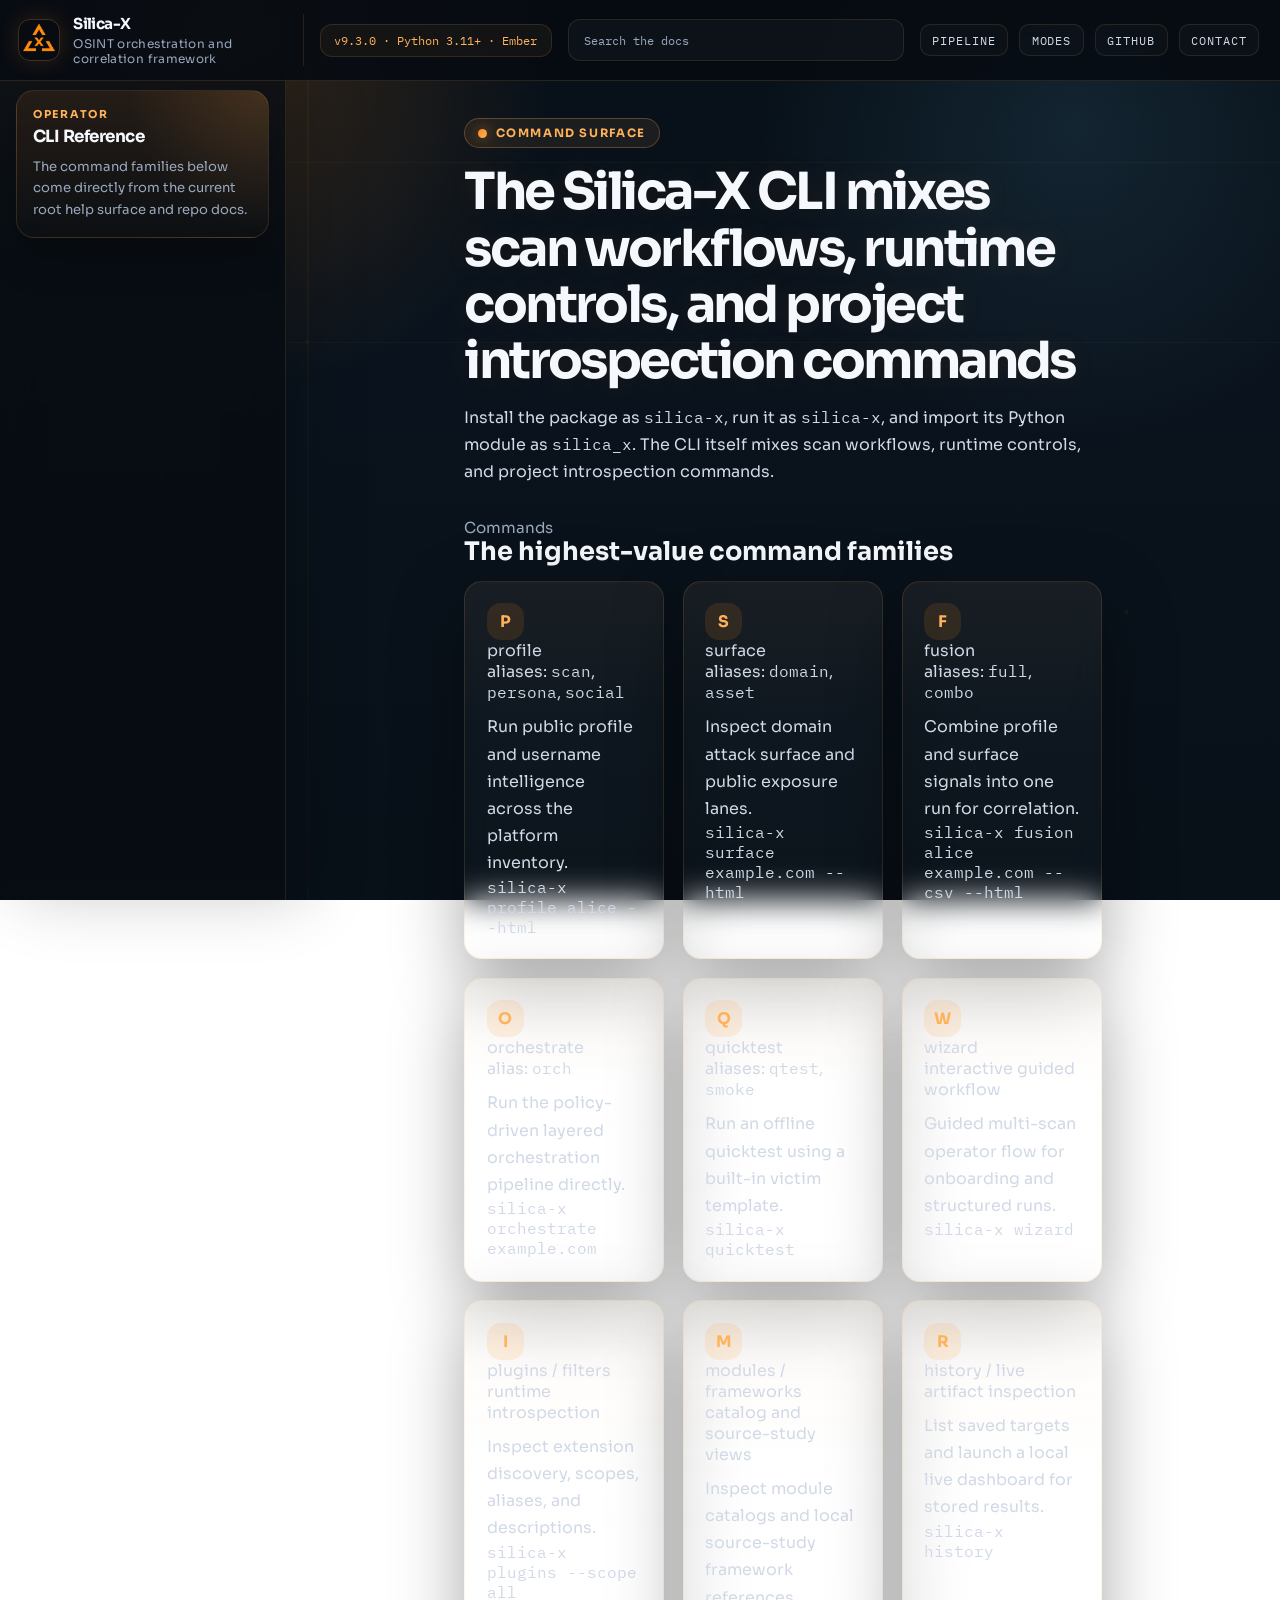
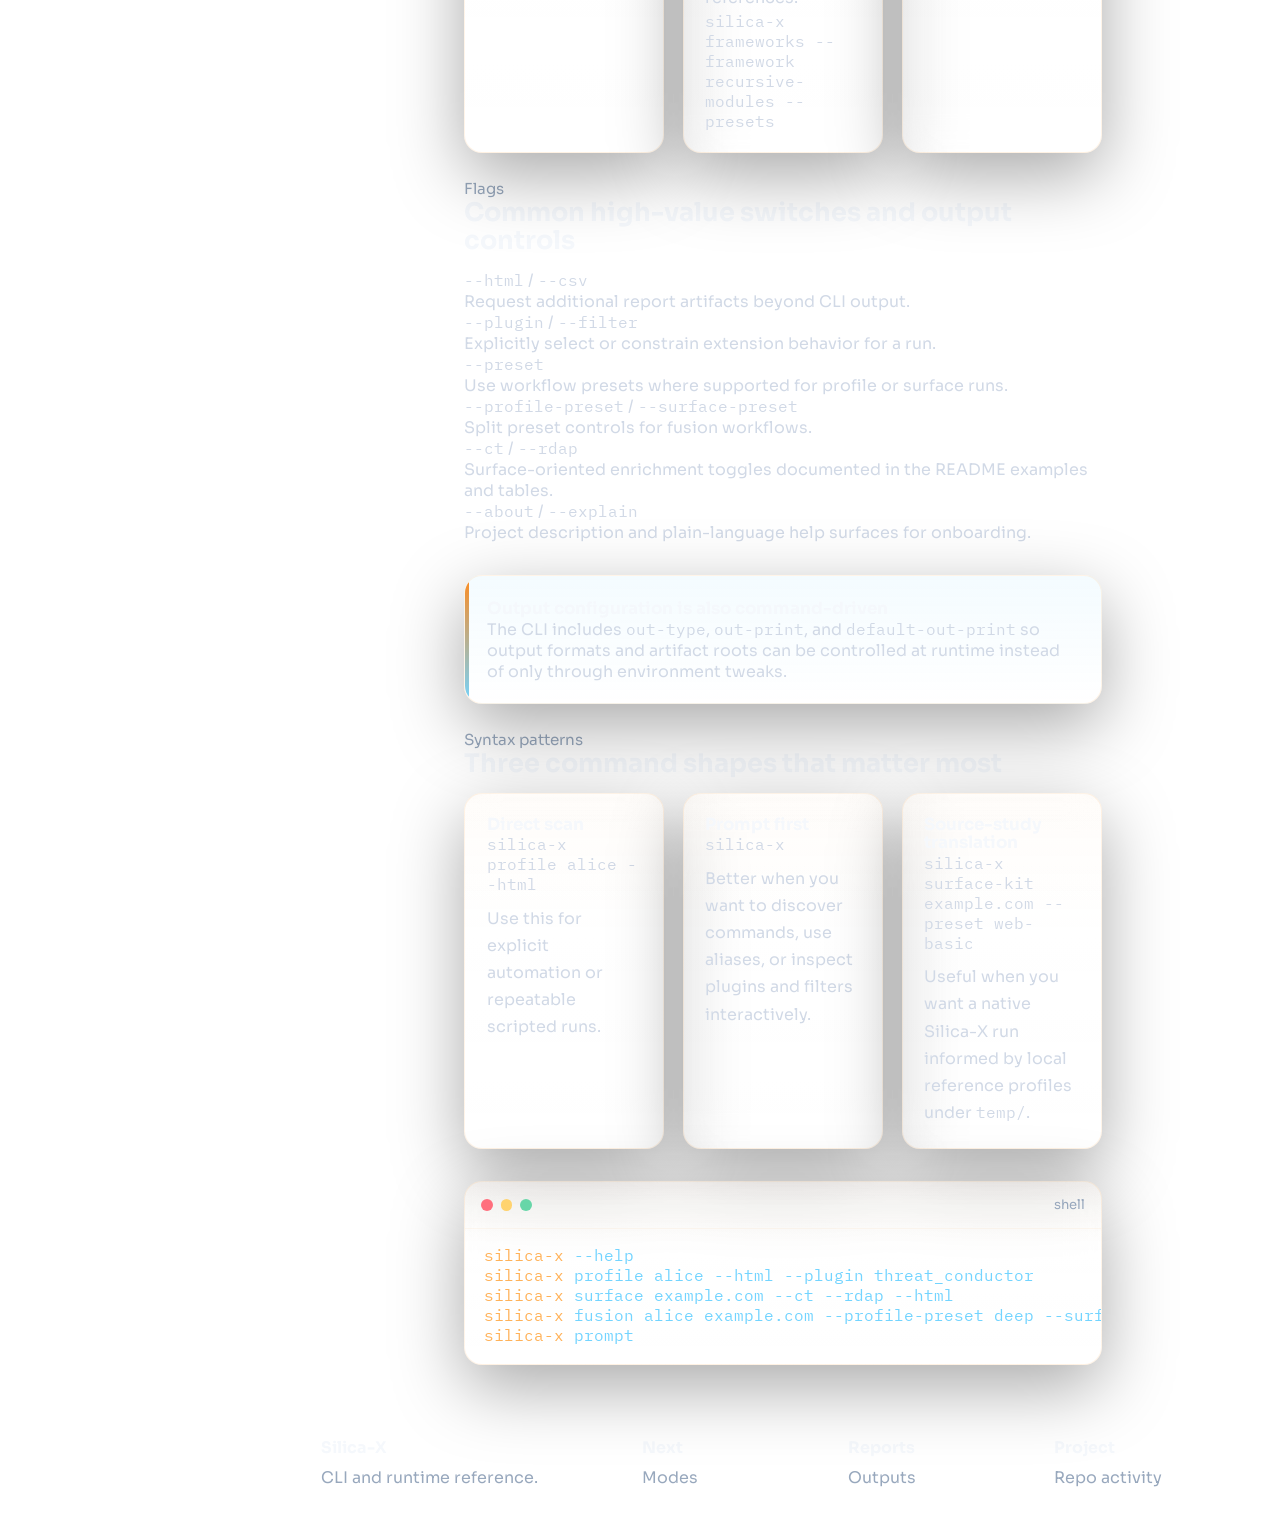
==== commit ae6cd482: "Fixations" ====
--- a/docs/website/cli-reference.html
+++ b/docs/website/cli-reference.html
@@ -63,7 +63,7 @@
   <header class="page-intro">
     <div class="eyebrow">Command Surface</div>
     <h1 class="page-title">The Silica-X CLI mixes scan workflows, runtime controls, and project introspection commands</h1>
-    <p class="page-copy">Silica-X is not only a scanner CLI. It also exposes prompt helpers, source-study views, inventory commands, output controls, history listing, and package-like metadata surfaces. The result is broad, but the main workflows are easy to group once you know what is core and what is support tooling.</p>
+    <p class="page-copy">Install the package as <span class="mono">silica-x</span>, run it as <span class="mono">silica-x</span>, and import its Python module as <span class="mono">silica_x</span>. The CLI itself mixes scan workflows, runtime controls, and project introspection commands.</p>
   </header>
 
   <section id="commands" class="page-section section-anchor">
@@ -78,55 +78,55 @@
         <div class="command-card-head"><span class="icon-chip">P</span><div class="command-name">profile</div></div>
         <div class="command-aliases">aliases: <span class="mono">scan</span>, <span class="mono">persona</span>, <span class="mono">social</span></div>
         <div class="card-copy"><p>Run public profile and username intelligence across the platform inventory.</p></div>
-        <div class="command-snippet mono">python silica-x.py profile alice --html</div>
+        <div class="command-snippet mono">silica-x profile alice --html</div>
       </article>
       <article class="card">
         <div class="command-card-head"><span class="icon-chip">S</span><div class="command-name">surface</div></div>
         <div class="command-aliases">aliases: <span class="mono">domain</span>, <span class="mono">asset</span></div>
         <div class="card-copy"><p>Inspect domain attack surface and public exposure lanes.</p></div>
-        <div class="command-snippet mono">python silica-x.py surface example.com --html</div>
+        <div class="command-snippet mono">silica-x surface example.com --html</div>
       </article>
       <article class="card">
         <div class="command-card-head"><span class="icon-chip">F</span><div class="command-name">fusion</div></div>
         <div class="command-aliases">aliases: <span class="mono">full</span>, <span class="mono">combo</span></div>
         <div class="card-copy"><p>Combine profile and surface signals into one run for correlation.</p></div>
-        <div class="command-snippet mono">python silica-x.py fusion alice example.com --csv --html</div>
+        <div class="command-snippet mono">silica-x fusion alice example.com --csv --html</div>
       </article>
       <article class="card">
         <div class="command-card-head"><span class="icon-chip">O</span><div class="command-name">orchestrate</div></div>
         <div class="command-aliases">alias: <span class="mono">orch</span></div>
         <div class="card-copy"><p>Run the policy-driven layered orchestration pipeline directly.</p></div>
-        <div class="command-snippet mono">python silica-x.py orchestrate example.com</div>
+        <div class="command-snippet mono">silica-x orchestrate example.com</div>
       </article>
       <article class="card">
         <div class="command-card-head"><span class="icon-chip">Q</span><div class="command-name">quicktest</div></div>
         <div class="command-aliases">aliases: <span class="mono">qtest</span>, <span class="mono">smoke</span></div>
         <div class="card-copy"><p>Run an offline quicktest using a built-in victim template.</p></div>
-        <div class="command-snippet mono">python silica-x.py quicktest</div>
+        <div class="command-snippet mono">silica-x quicktest</div>
       </article>
       <article class="card">
         <div class="command-card-head"><span class="icon-chip">W</span><div class="command-name">wizard</div></div>
         <div class="command-aliases">interactive guided workflow</div>
         <div class="card-copy"><p>Guided multi-scan operator flow for onboarding and structured runs.</p></div>
-        <div class="command-snippet mono">python silica-x.py wizard</div>
+        <div class="command-snippet mono">silica-x wizard</div>
       </article>
       <article class="card">
         <div class="command-card-head"><span class="icon-chip">I</span><div class="command-name">plugins / filters</div></div>
         <div class="command-aliases">runtime introspection</div>
         <div class="card-copy"><p>Inspect extension discovery, scopes, aliases, and descriptions.</p></div>
-        <div class="command-snippet mono">python silica-x.py plugins --scope all</div>
+        <div class="command-snippet mono">silica-x plugins --scope all</div>
       </article>
       <article class="card">
         <div class="command-card-head"><span class="icon-chip">M</span><div class="command-name">modules / frameworks</div></div>
         <div class="command-aliases">catalog and source-study views</div>
         <div class="card-copy"><p>Inspect module catalogs and local source-study framework references.</p></div>
-        <div class="command-snippet mono">python silica-x.py frameworks --framework recursive-modules --presets</div>
+        <div class="command-snippet mono">silica-x frameworks --framework recursive-modules --presets</div>
       </article>
       <article class="card">
         <div class="command-card-head"><span class="icon-chip">R</span><div class="command-name">history / live</div></div>
         <div class="command-aliases">artifact inspection</div>
         <div class="card-copy"><p>List saved targets and launch a local live dashboard for stored results.</p></div>
-        <div class="command-snippet mono">python silica-x.py history</div>
+        <div class="command-snippet mono">silica-x history</div>
       </article>
     </div>
   </section>
@@ -162,17 +162,17 @@
     <div class="grid-3">
       <article class="card">
         <h3 class="card-title">Direct scan</h3>
-        <div class="command-snippet mono">python silica-x.py profile alice --html</div>
+        <div class="command-snippet mono">silica-x profile alice --html</div>
         <div class="card-copy"><p>Use this for explicit automation or repeatable scripted runs.</p></div>
       </article>
       <article class="card">
         <h3 class="card-title">Prompt first</h3>
-        <div class="command-snippet mono">python silica-x.py</div>
+        <div class="command-snippet mono">silica-x</div>
         <div class="card-copy"><p>Better when you want to discover commands, use aliases, or inspect plugins and filters interactively.</p></div>
       </article>
       <article class="card">
         <h3 class="card-title">Source-study translation</h3>
-        <div class="command-snippet mono">python silica-x.py surface-kit example.com --preset web-basic</div>
+        <div class="command-snippet mono">silica-x surface-kit example.com --preset web-basic</div>
         <div class="card-copy"><p>Useful when you want a native Silica-X run informed by local reference profiles under <span class="mono">temp/</span>.</p></div>
       </article>
     </div>
@@ -183,11 +183,11 @@
         <span class="code-dot"></span>
         <span class="code-lang">shell</span>
       </div>
-      <pre class="code-body"><span class="cmd">python silica-x.py --help</span>
-<span class="cmd">python silica-x.py profile</span> <span class="arg">alice --html --plugin threat_conductor</span>
-<span class="cmd">python silica-x.py surface</span> <span class="arg">example.com --ct --rdap --html</span>
-<span class="cmd">python silica-x.py fusion</span> <span class="arg">alice example.com --profile-preset deep --surface-preset balanced</span>
-<span class="cmd">python silica-x.py prompt</span></pre>
+      <pre class="code-body"><span class="cmd">silica-x</span> <span class="arg">--help</span>
+<span class="cmd">silica-x</span> <span class="arg">profile alice --html --plugin threat_conductor</span>
+<span class="cmd">silica-x</span> <span class="arg">surface example.com --ct --rdap --html</span>
+<span class="cmd">silica-x</span> <span class="arg">fusion alice example.com --profile-preset deep --surface-preset balanced</span>
+<span class="cmd">silica-x</span> <span class="arg">prompt</span></pre>
     </article>
   </section>
 </main>
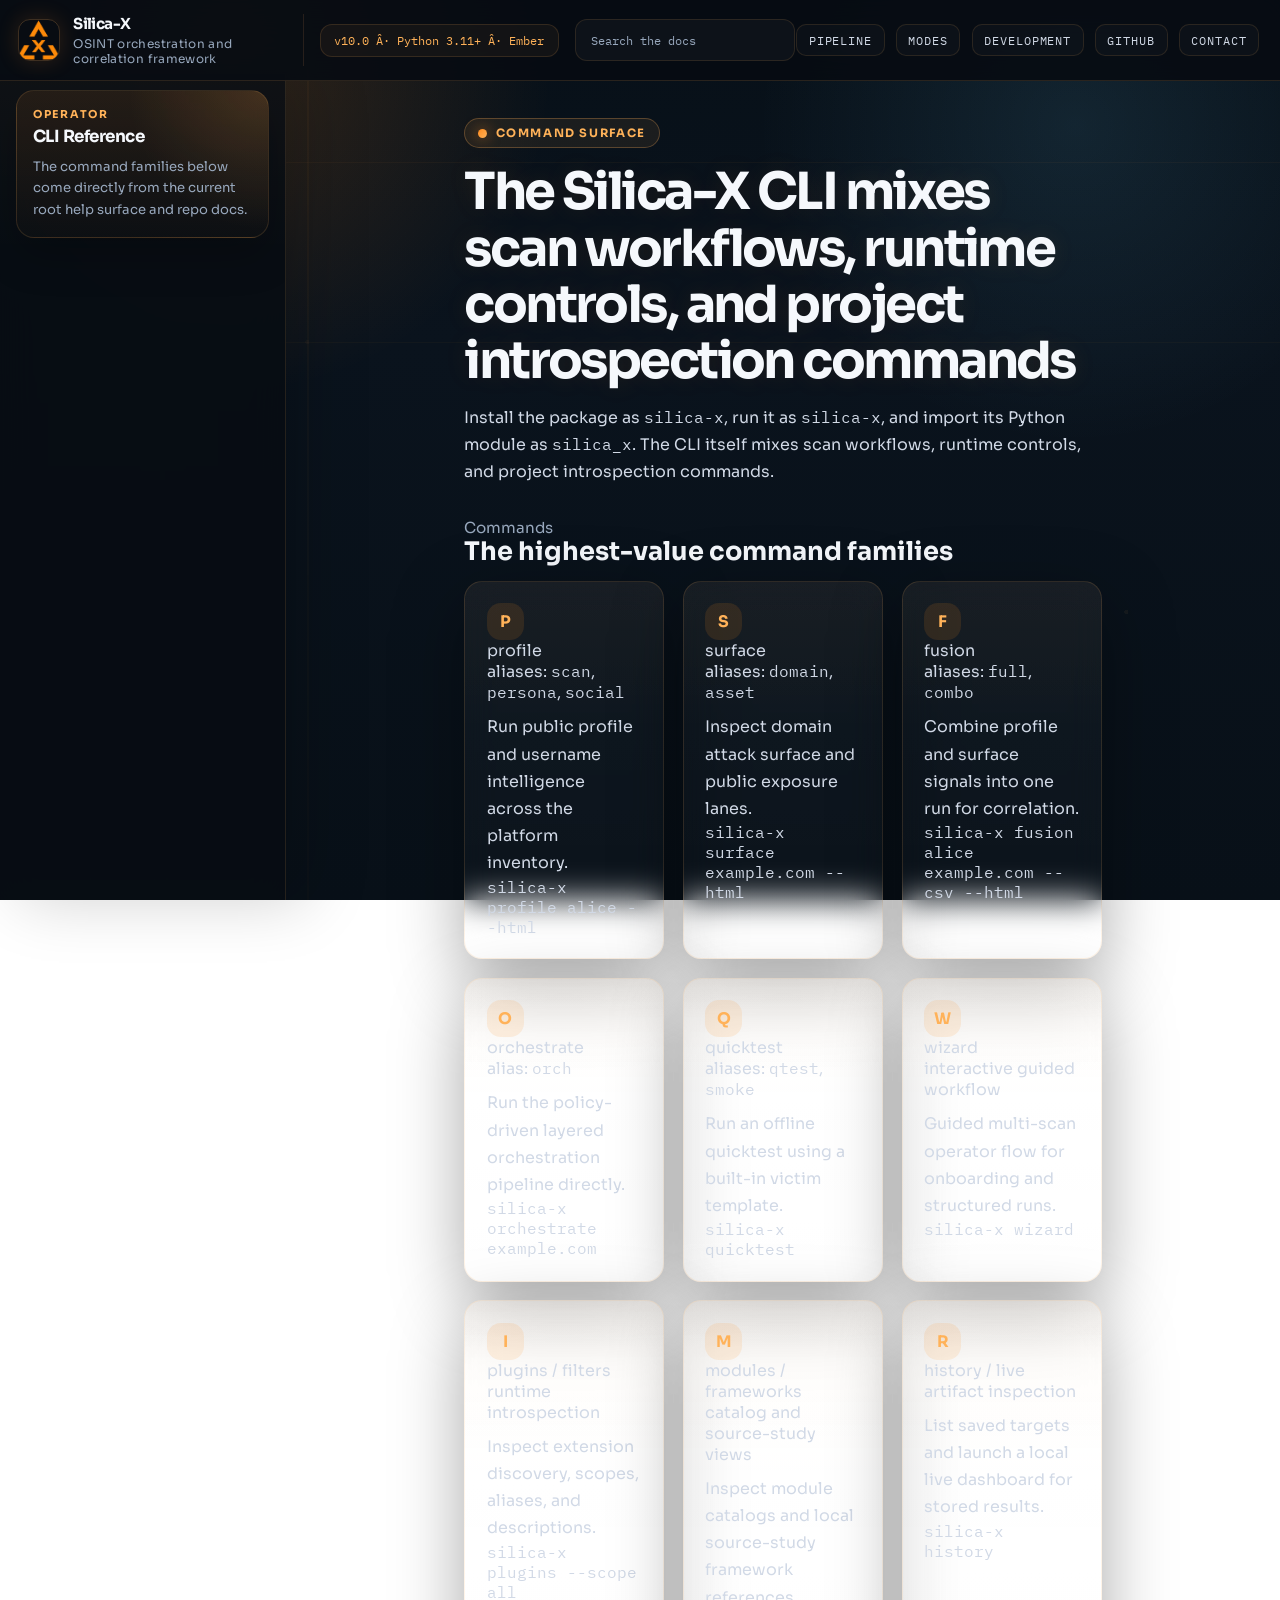
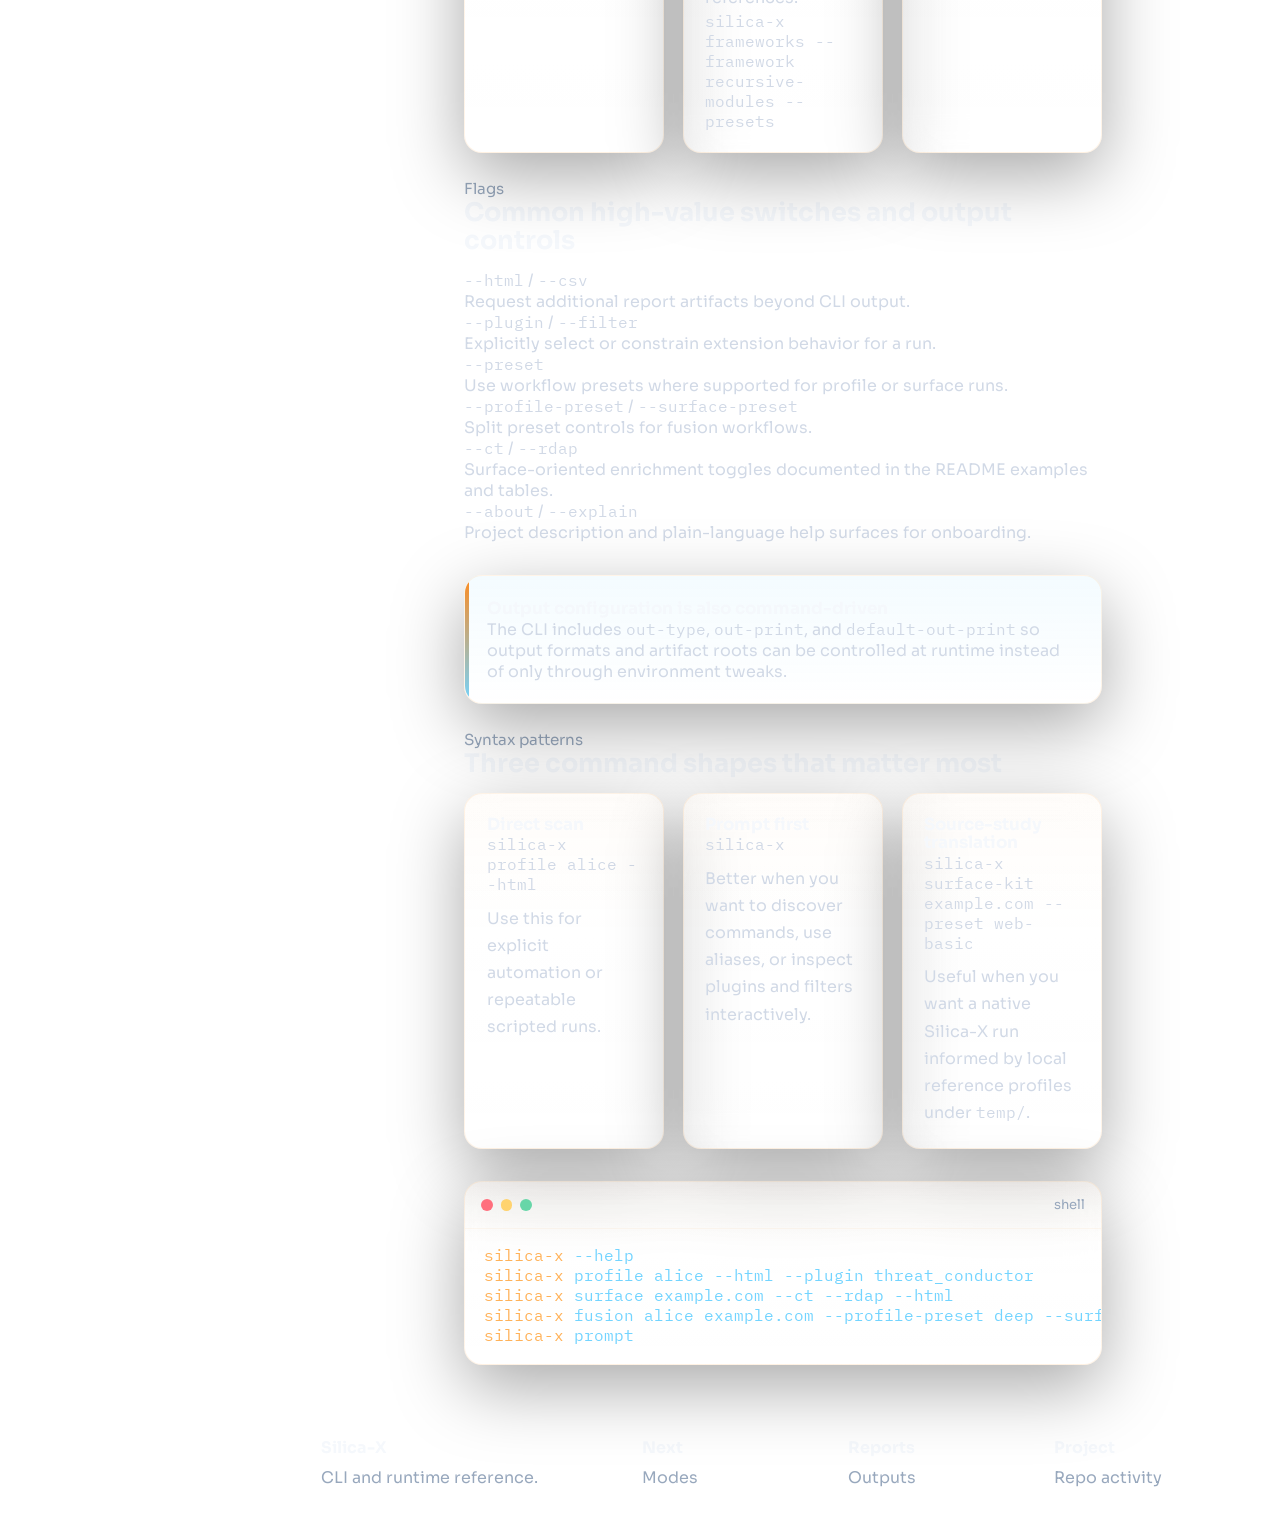
==== commit 7c4aaf63: "Used AI for some specific fixes and document generation, im feeling tired but chaotic to make, devel" ====
--- a/docs/website/cli-reference.html
+++ b/docs/website/cli-reference.html
@@ -1,4 +1,4 @@
-<!DOCTYPE html>
+﻿<!DOCTYPE html>
 <html lang="en">
 <head>
 <meta charset="UTF-8">
@@ -28,7 +28,7 @@
       <span id="topbar-tagline">OSINT orchestration and correlation framework</span>
     </span>
   </button>
-  <div id="topbar-version">v9.3.0 · Python 3.11+ · Ember</div>
+  <div id="topbar-version">v10.0 Â· Python 3.11+ Â· Ember</div>
   <div class="topbar-search">
     <input id="docs-search-input" type="search" placeholder="Search the docs">
     <div id="docs-search-results" class="topbar-search-results" hidden></div>
@@ -36,6 +36,7 @@
   <div id="topbar-links">
     <a href="workflow.html#pipeline">Pipeline</a>
     <a href="modes.html#prompt-mode">Modes</a>
+    <a href="development.html#development-home">Development</a>
     <a href="https://github.com/voltsparx/Silica-X" target="_blank" rel="noreferrer">GitHub</a>
     <div class="contact-wrap">
       <button id="contact-toggle" class="contact-toggle" type="button" aria-expanded="false">Contact</button>
@@ -211,3 +212,4 @@
 <script src="js/bootstrap/app.js"></script>
 </body>
 </html>
+
--- a/docs/website/css/core/base.css
+++ b/docs/website/css/core/base.css
@@ -294,8 +294,35 @@
   transition: transform 180ms ease, filter 180ms ease;
 }
 
+.hero-logo-frame img {
+  cursor: pointer;
+  transform-origin: center;
+}
+
+.hero-logo-frame img.egg-hero-spin {
+  animation: egg-hero-spin 620ms cubic-bezier(0.22, 1, 0.36, 1) 1;
+}
+
+.hero-logo-frame img.egg-hero-hidden {
+  opacity: 0;
+}
+
+.egg-ninja-star {
+  position: fixed;
+  z-index: 97;
+  pointer-events: none;
+  will-change: transform, left, top;
+  filter: drop-shadow(0 0 24px rgba(255, 138, 29, 0.42));
+}
+
 .egg-logo-pulse {
   animation: egg-logo-pulse 820ms cubic-bezier(0.16, 1, 0.3, 1) 1;
+}
+
+@keyframes egg-hero-spin {
+  0% { transform: rotate(0deg) scale(1); filter: drop-shadow(0 0 0 rgba(255, 138, 29, 0)); }
+  38% { transform: rotate(420deg) scale(1.06); filter: drop-shadow(0 0 14px rgba(255, 138, 29, 0.45)); }
+  100% { transform: rotate(720deg) scale(1); filter: drop-shadow(0 0 0 rgba(255, 138, 29, 0)); }
 }
 
 @keyframes egg-logo-pulse {
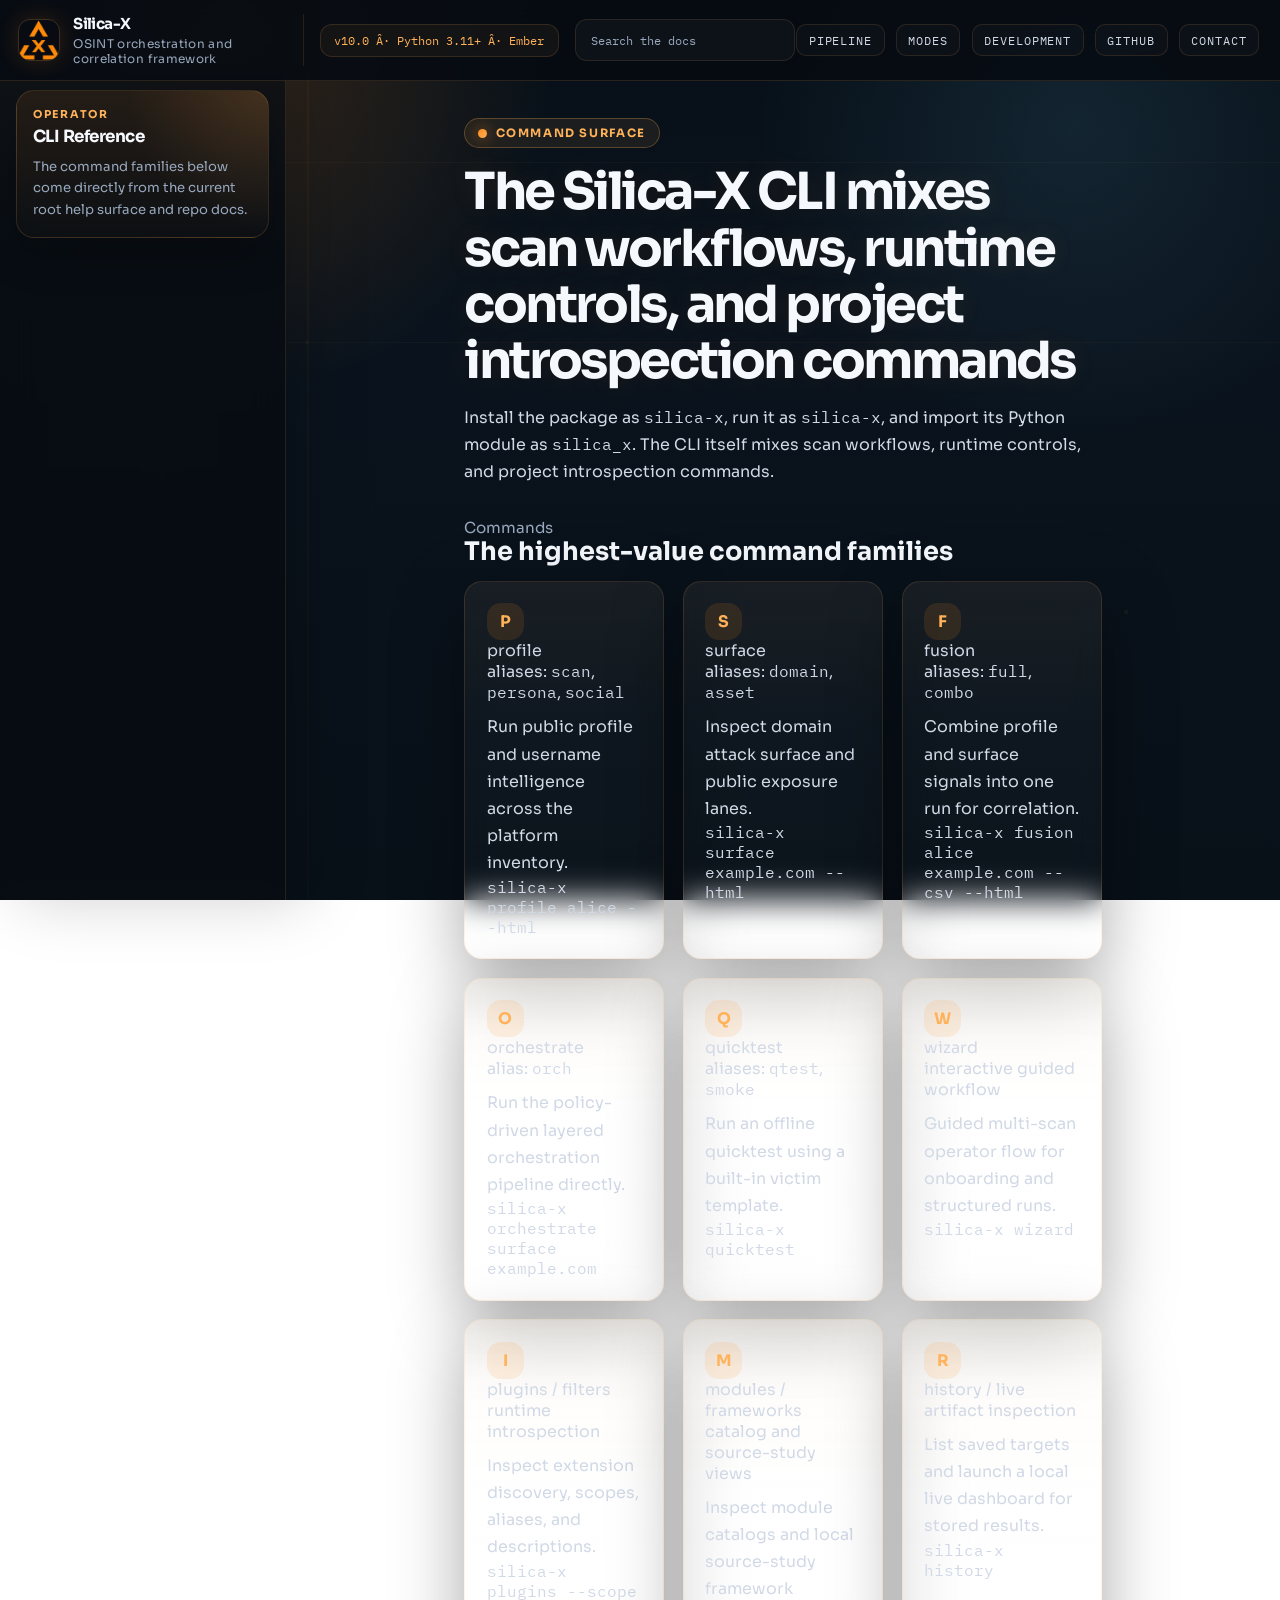
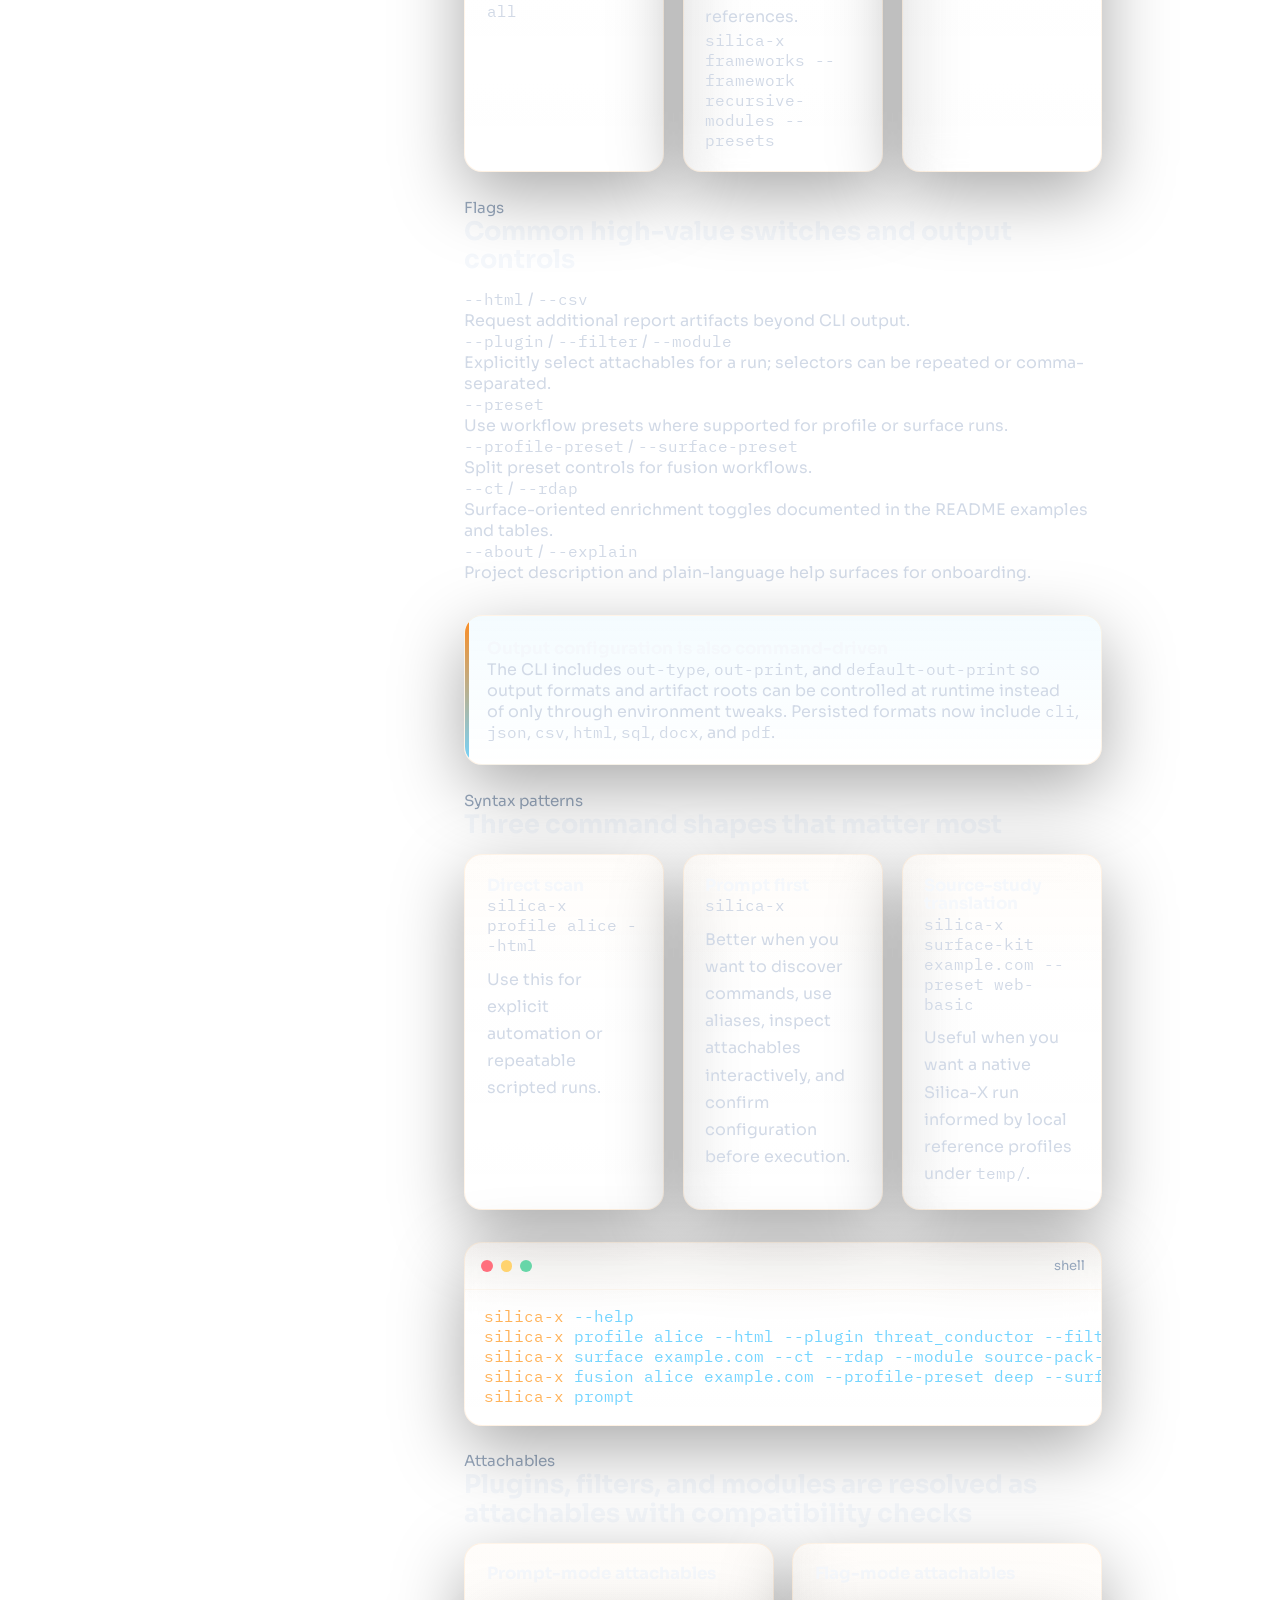
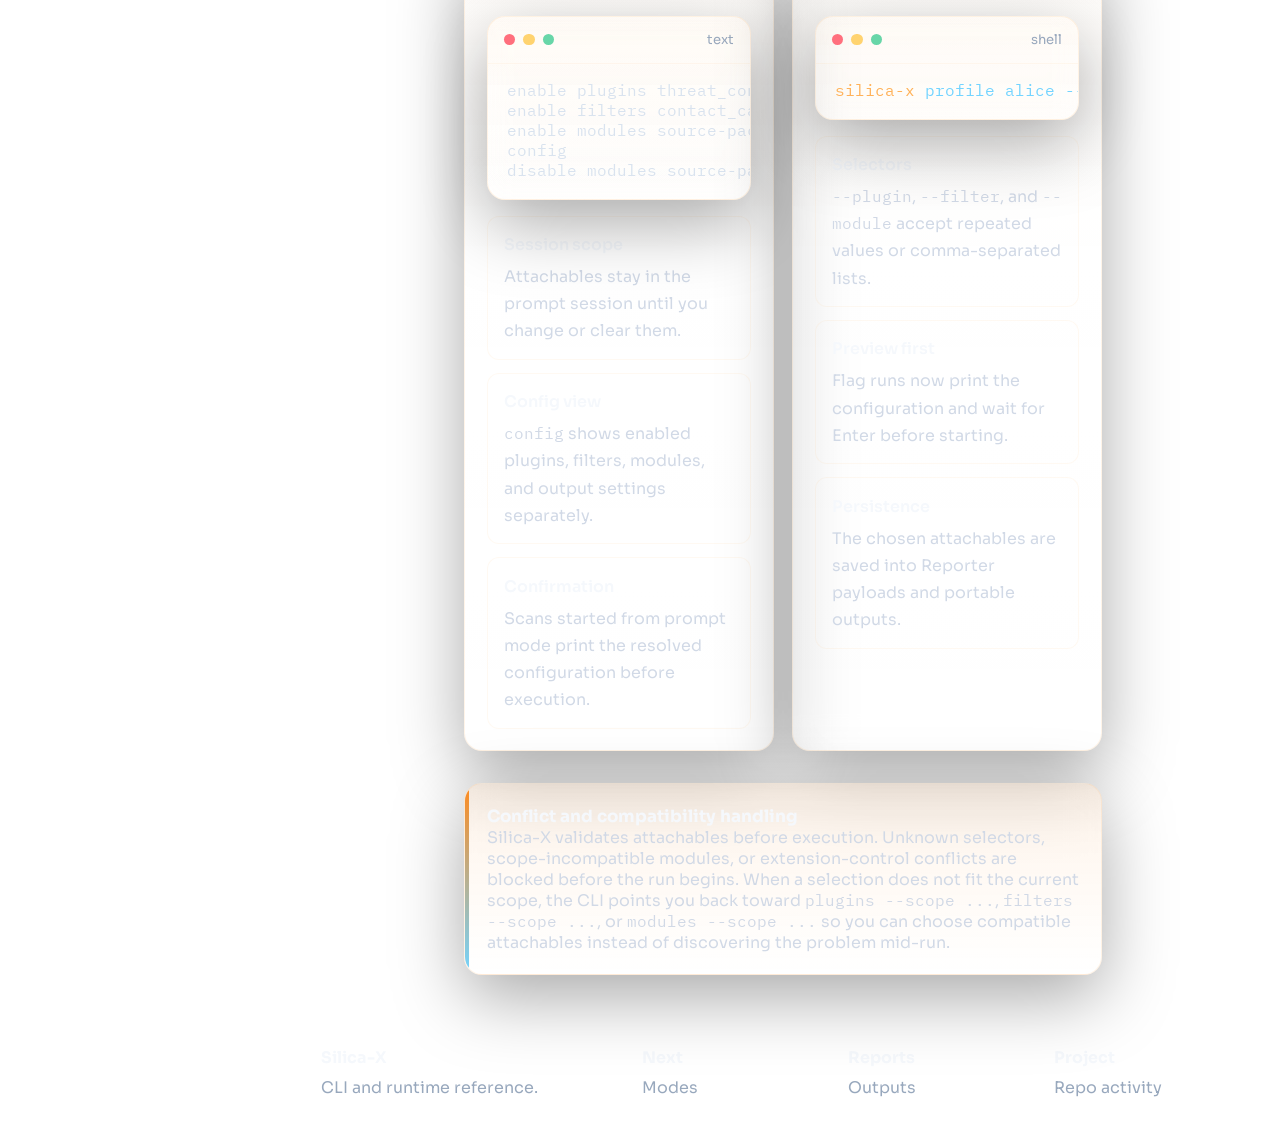
==== commit 79bd1201: "Updates + Stabalization" ====
--- a/docs/website/cli-reference.html
+++ b/docs/website/cli-reference.html
@@ -97,7 +97,7 @@
         <div class="command-card-head"><span class="icon-chip">O</span><div class="command-name">orchestrate</div></div>
         <div class="command-aliases">alias: <span class="mono">orch</span></div>
         <div class="card-copy"><p>Run the policy-driven layered orchestration pipeline directly.</p></div>
-        <div class="command-snippet mono">silica-x orchestrate example.com</div>
+        <div class="command-snippet mono">silica-x orchestrate surface example.com</div>
       </article>
       <article class="card">
         <div class="command-card-head"><span class="icon-chip">Q</span><div class="command-name">quicktest</div></div>
@@ -141,7 +141,7 @@
     </div>
     <div class="table-mini">
       <div class="table-mini-row"><div class="table-mini-key"><span class="mono">--html</span> / <span class="mono">--csv</span></div><div>Request additional report artifacts beyond CLI output.</div></div>
-      <div class="table-mini-row"><div class="table-mini-key"><span class="mono">--plugin</span> / <span class="mono">--filter</span></div><div>Explicitly select or constrain extension behavior for a run.</div></div>
+      <div class="table-mini-row"><div class="table-mini-key"><span class="mono">--plugin</span> / <span class="mono">--filter</span> / <span class="mono">--module</span></div><div>Explicitly select attachables for a run; selectors can be repeated or comma-separated.</div></div>
       <div class="table-mini-row"><div class="table-mini-key"><span class="mono">--preset</span></div><div>Use workflow presets where supported for profile or surface runs.</div></div>
       <div class="table-mini-row"><div class="table-mini-key"><span class="mono">--profile-preset</span> / <span class="mono">--surface-preset</span></div><div>Split preset controls for fusion workflows.</div></div>
       <div class="table-mini-row"><div class="table-mini-key"><span class="mono">--ct</span> / <span class="mono">--rdap</span></div><div>Surface-oriented enrichment toggles documented in the README examples and tables.</div></div>
@@ -149,7 +149,7 @@
     </div>
     <div class="callout callout-info section-block">
       <div class="callout-title">Output configuration is also command-driven</div>
-      The CLI includes <span class="mono">out-type</span>, <span class="mono">out-print</span>, and <span class="mono">default-out-print</span> so output formats and artifact roots can be controlled at runtime instead of only through environment tweaks.
+      The CLI includes <span class="mono">out-type</span>, <span class="mono">out-print</span>, and <span class="mono">default-out-print</span> so output formats and artifact roots can be controlled at runtime instead of only through environment tweaks. Persisted formats now include <span class="mono">cli</span>, <span class="mono">json</span>, <span class="mono">csv</span>, <span class="mono">html</span>, <span class="mono">sql</span>, <span class="mono">docx</span>, and <span class="mono">pdf</span>.
     </div>
   </section>
 
@@ -169,7 +169,7 @@
       <article class="card">
         <h3 class="card-title">Prompt first</h3>
         <div class="command-snippet mono">silica-x</div>
-        <div class="card-copy"><p>Better when you want to discover commands, use aliases, or inspect plugins and filters interactively.</p></div>
+        <div class="card-copy"><p>Better when you want to discover commands, use aliases, inspect attachables interactively, and confirm configuration before execution.</p></div>
       </article>
       <article class="card">
         <h3 class="card-title">Source-study translation</h3>
@@ -185,11 +185,64 @@
         <span class="code-lang">shell</span>
       </div>
       <pre class="code-body"><span class="cmd">silica-x</span> <span class="arg">--help</span>
-<span class="cmd">silica-x</span> <span class="arg">profile alice --html --plugin threat_conductor</span>
-<span class="cmd">silica-x</span> <span class="arg">surface example.com --ct --rdap --html</span>
-<span class="cmd">silica-x</span> <span class="arg">fusion alice example.com --profile-preset deep --surface-preset balanced</span>
+<span class="cmd">silica-x</span> <span class="arg">profile alice --html --plugin threat_conductor --filter contact_canonicalizer</span>
+<span class="cmd">silica-x</span> <span class="arg">surface example.com --ct --rdap --module source-pack-01-module-1 --html</span>
+<span class="cmd">silica-x</span> <span class="arg">fusion alice example.com --profile-preset deep --surface-preset balanced --out-type json,html,sql,docx,pdf</span>
 <span class="cmd">silica-x</span> <span class="arg">prompt</span></pre>
     </article>
+  </section>
+
+  <section id="attachables" class="page-section section-anchor">
+    <div class="section-head">
+      <div>
+        <div class="section-kicker">Attachables</div>
+        <h2 class="section-title">Plugins, filters, and modules are resolved as attachables with compatibility checks</h2>
+      </div>
+    </div>
+    <div class="grid-2">
+      <article class="panel">
+        <h3 class="panel-title">Prompt-mode attachables</h3>
+        <div class="code-block section-block">
+          <div class="code-head">
+            <span class="code-dot"></span>
+            <span class="code-dot"></span>
+            <span class="code-dot"></span>
+            <span class="code-lang">text</span>
+          </div>
+          <pre class="code-body">enable plugins threat_conductor
+enable filters contact_canonicalizer
+enable modules source-pack-01-module-1
+config
+disable modules source-pack-01-module-1</pre>
+        </div>
+        <ul class="simple-list">
+          <li><span class="list-label">Session scope</span>Attachables stay in the prompt session until you change or clear them.</li>
+          <li><span class="list-label">Config view</span><span class="mono">config</span> shows enabled plugins, filters, modules, and output settings separately.</li>
+          <li><span class="list-label">Confirmation</span>Scans started from prompt mode print the resolved configuration before execution.</li>
+        </ul>
+      </article>
+      <article class="panel">
+        <h3 class="panel-title">Flag-mode attachables</h3>
+        <div class="code-block section-block">
+          <div class="code-head">
+            <span class="code-dot"></span>
+            <span class="code-dot"></span>
+            <span class="code-dot"></span>
+            <span class="code-lang">shell</span>
+          </div>
+          <pre class="code-body"><span class="cmd">silica-x</span> <span class="arg">profile alice --plugin threat_conductor,contact_lattice --filter contact_canonicalizer --module source-pack-01-module-1</span></pre>
+        </div>
+        <ul class="simple-list">
+          <li><span class="list-label">Selectors</span><span class="mono">--plugin</span>, <span class="mono">--filter</span>, and <span class="mono">--module</span> accept repeated values or comma-separated lists.</li>
+          <li><span class="list-label">Preview first</span>Flag runs now print the configuration and wait for Enter before starting.</li>
+          <li><span class="list-label">Persistence</span>The chosen attachables are saved into Reporter payloads and portable outputs.</li>
+        </ul>
+      </article>
+    </div>
+    <div class="callout callout-warn section-block">
+      <div class="callout-title">Conflict and compatibility handling</div>
+      Silica-X validates attachables before execution. Unknown selectors, scope-incompatible modules, or extension-control conflicts are blocked before the run begins. When a selection does not fit the current scope, the CLI points you back toward <span class="mono">plugins --scope ...</span>, <span class="mono">filters --scope ...</span>, or <span class="mono">modules --scope ...</span> so you can choose compatible attachables instead of discovering the problem mid-run.
+    </div>
   </section>
 </main>
 
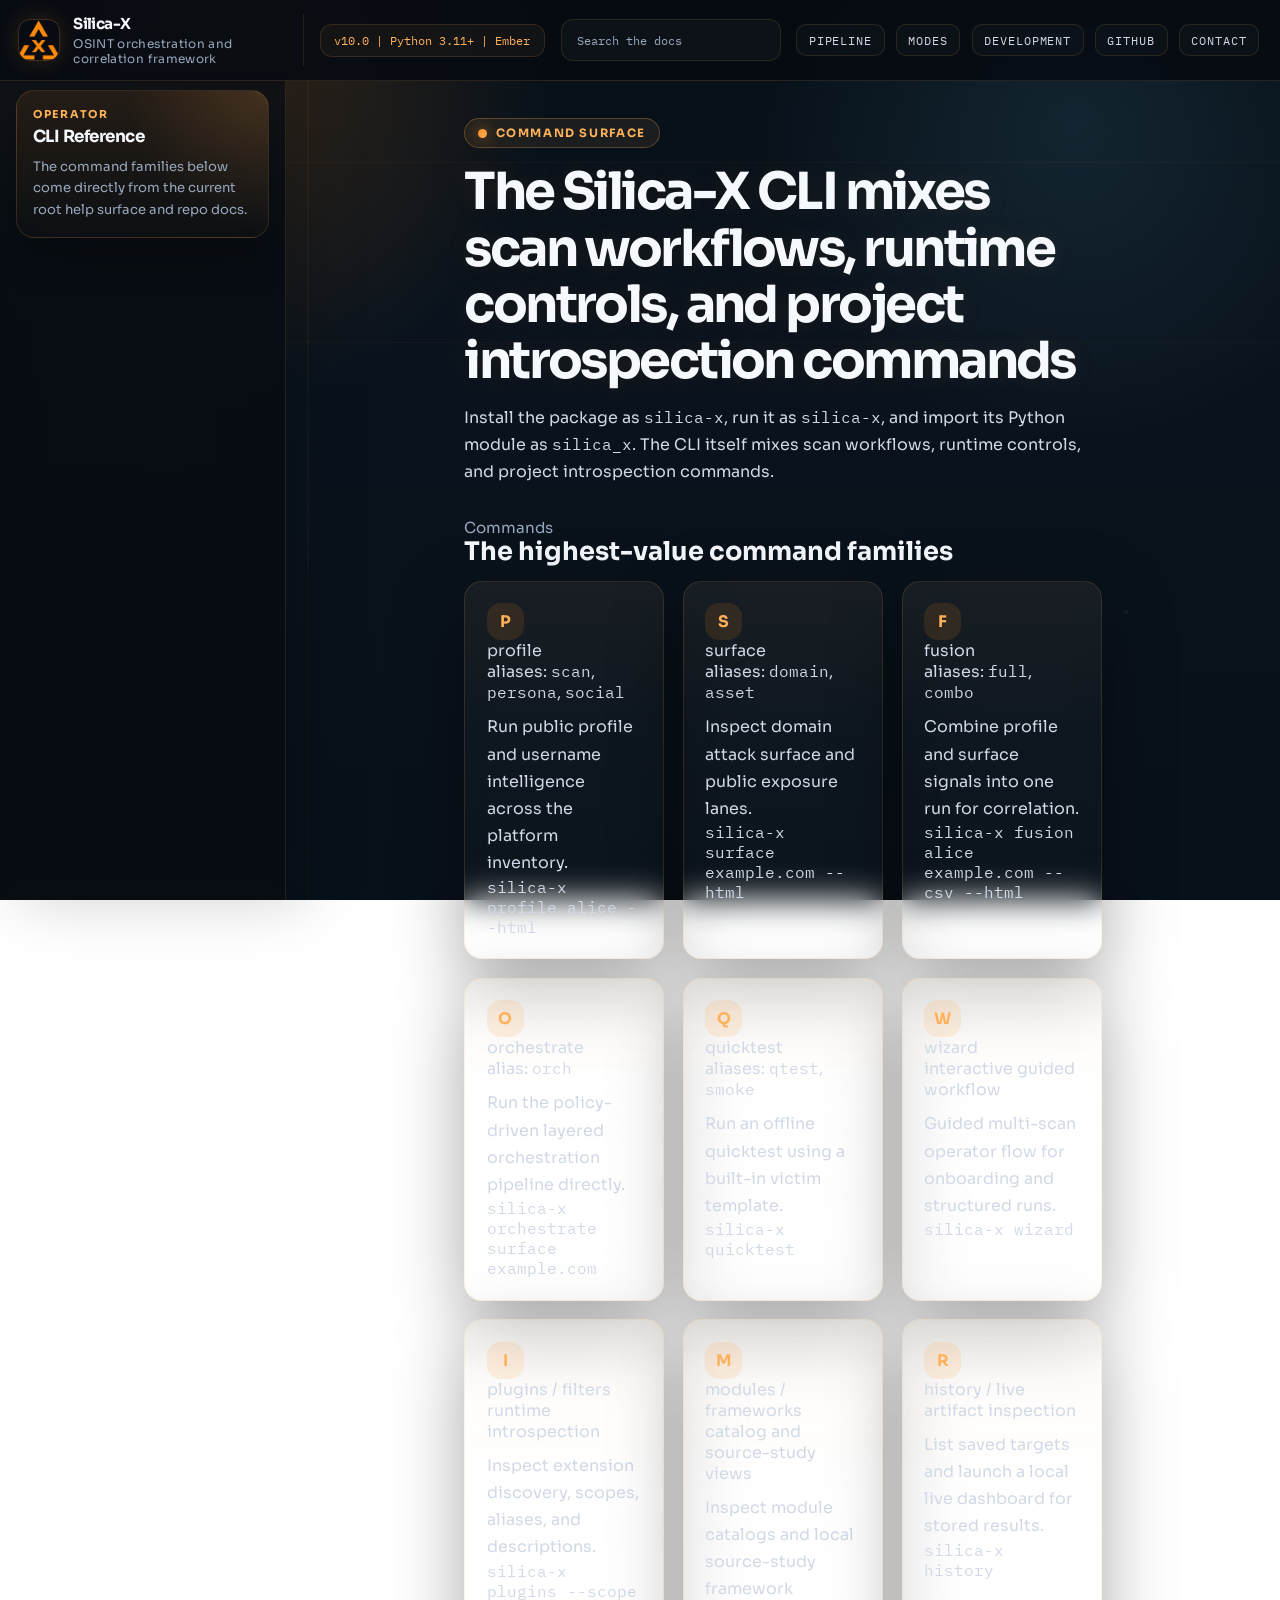
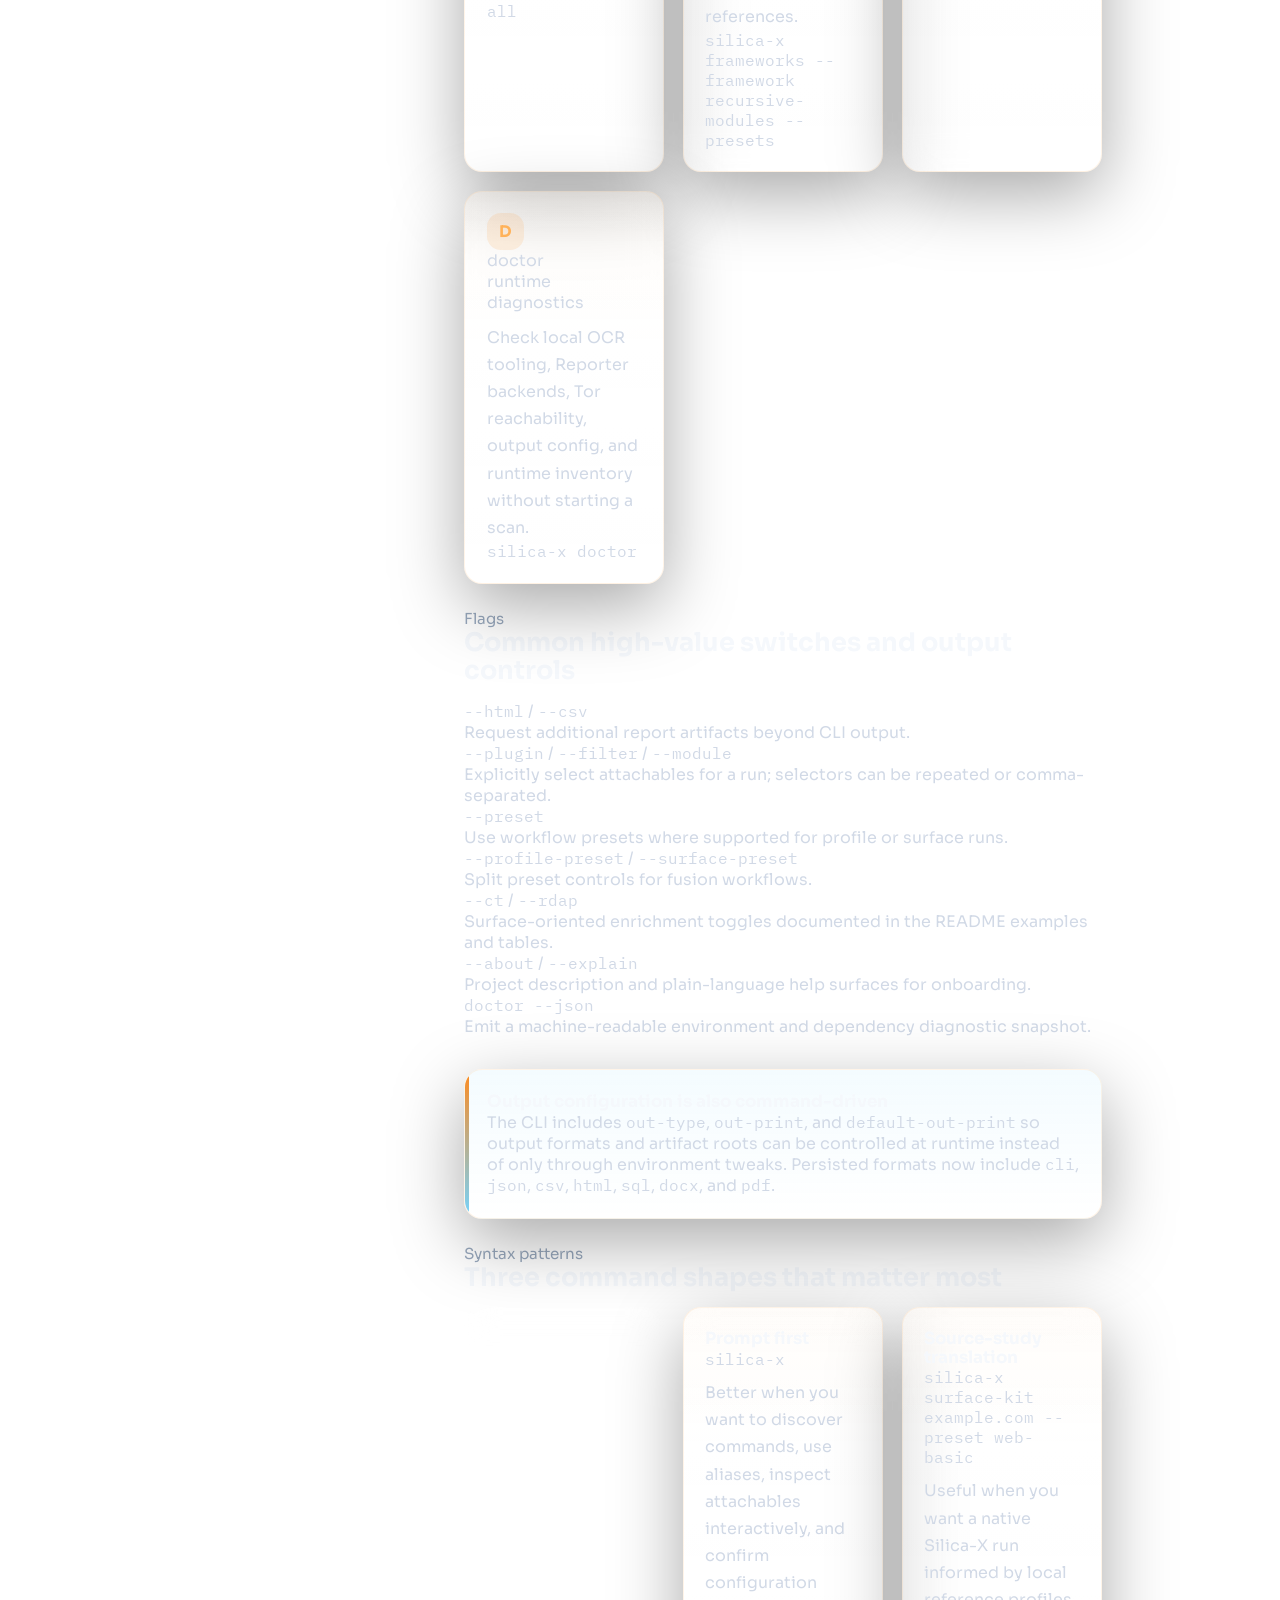
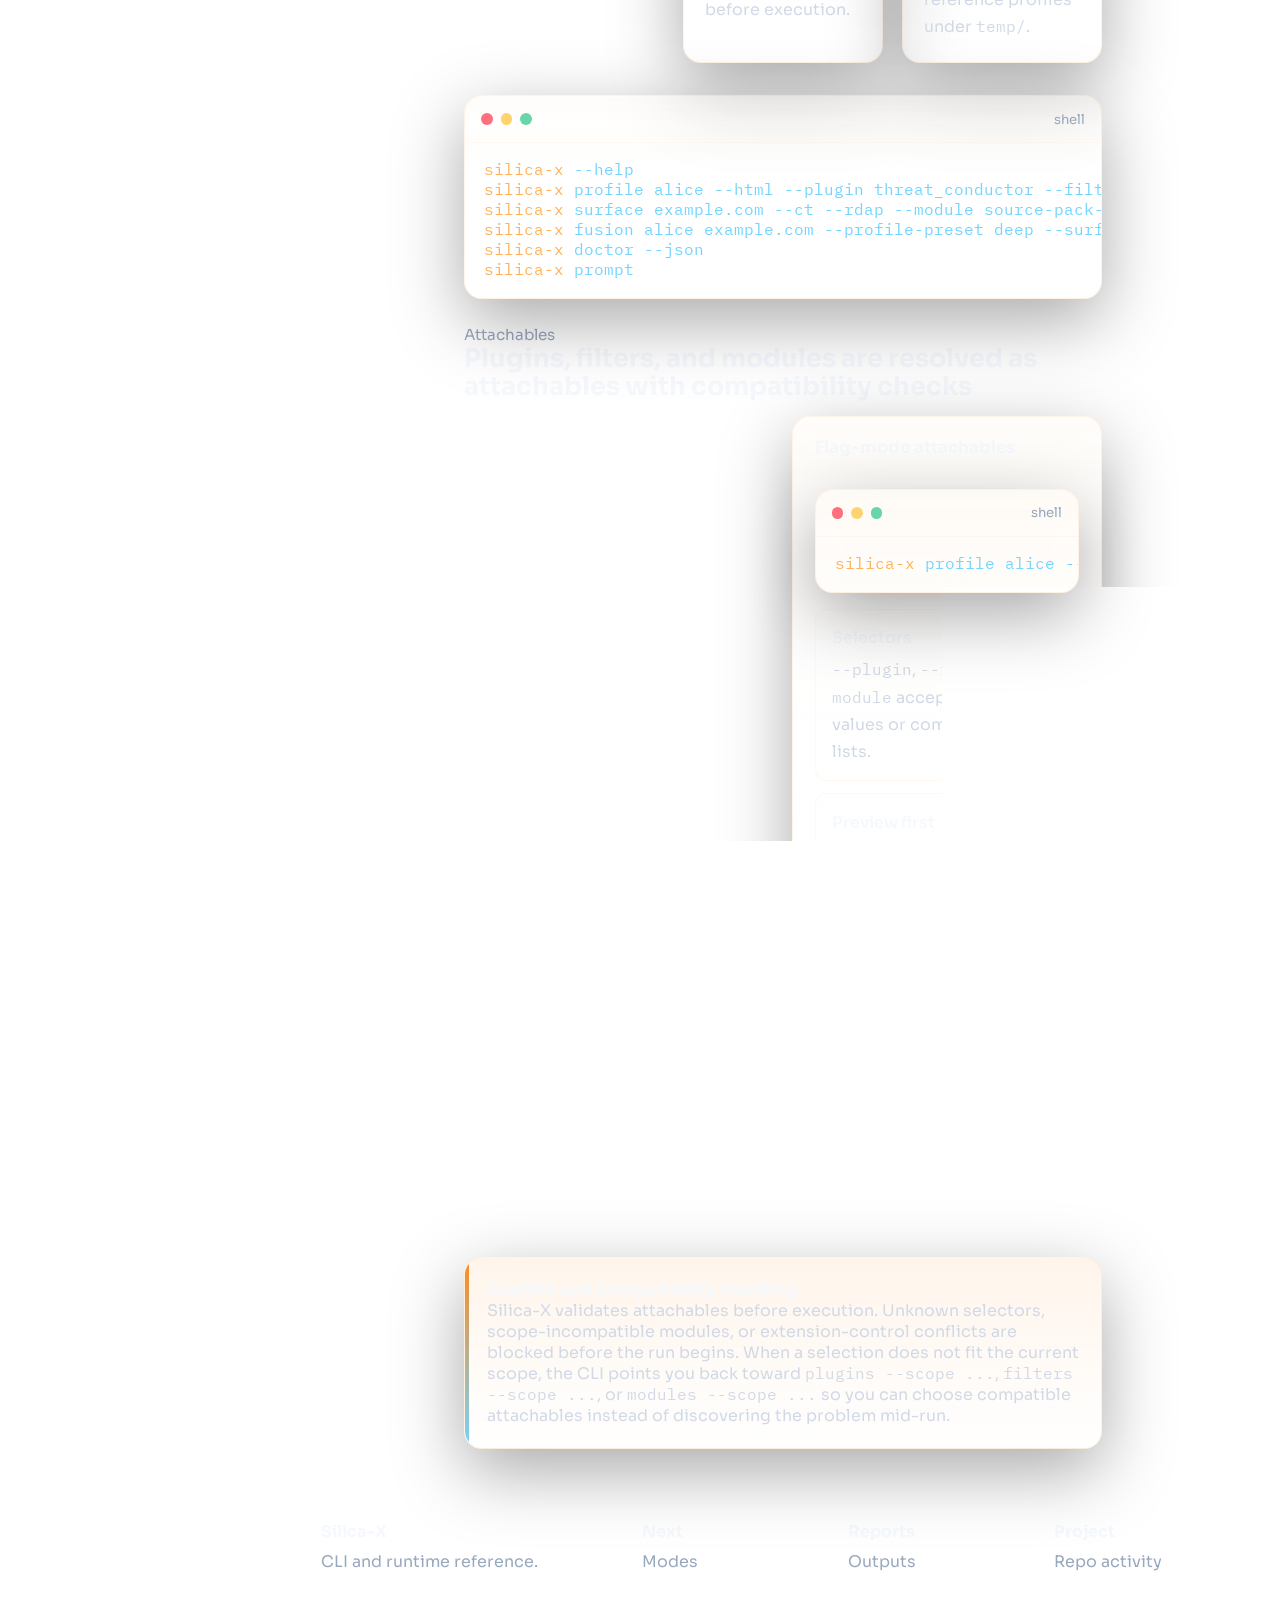
==== commit 3277f566: "IM GENUINELY CONFUSED!!!" ====
--- a/docs/website/cli-reference.html
+++ b/docs/website/cli-reference.html
@@ -28,7 +28,7 @@
       <span id="topbar-tagline">OSINT orchestration and correlation framework</span>
     </span>
   </button>
-  <div id="topbar-version">v10.0 Â· Python 3.11+ Â· Ember</div>
+  <div id="topbar-version">v10.0 | Python 3.11+ | Ember</div>
   <div class="topbar-search">
     <input id="docs-search-input" type="search" placeholder="Search the docs">
     <div id="docs-search-results" class="topbar-search-results" hidden></div>
@@ -129,6 +129,12 @@
         <div class="card-copy"><p>List saved targets and launch a local live dashboard for stored results.</p></div>
         <div class="command-snippet mono">silica-x history</div>
       </article>
+      <article class="card">
+        <div class="command-card-head"><span class="icon-chip">D</span><div class="command-name">doctor</div></div>
+        <div class="command-aliases">runtime diagnostics</div>
+        <div class="card-copy"><p>Check local OCR tooling, Reporter backends, Tor reachability, output config, and runtime inventory without starting a scan.</p></div>
+        <div class="command-snippet mono">silica-x doctor</div>
+      </article>
     </div>
   </section>
 
@@ -146,6 +152,7 @@
       <div class="table-mini-row"><div class="table-mini-key"><span class="mono">--profile-preset</span> / <span class="mono">--surface-preset</span></div><div>Split preset controls for fusion workflows.</div></div>
       <div class="table-mini-row"><div class="table-mini-key"><span class="mono">--ct</span> / <span class="mono">--rdap</span></div><div>Surface-oriented enrichment toggles documented in the README examples and tables.</div></div>
       <div class="table-mini-row"><div class="table-mini-key"><span class="mono">--about</span> / <span class="mono">--explain</span></div><div>Project description and plain-language help surfaces for onboarding.</div></div>
+      <div class="table-mini-row"><div class="table-mini-key"><span class="mono">doctor --json</span></div><div>Emit a machine-readable environment and dependency diagnostic snapshot.</div></div>
     </div>
     <div class="callout callout-info section-block">
       <div class="callout-title">Output configuration is also command-driven</div>
@@ -188,6 +195,7 @@
 <span class="cmd">silica-x</span> <span class="arg">profile alice --html --plugin threat_conductor --filter contact_canonicalizer</span>
 <span class="cmd">silica-x</span> <span class="arg">surface example.com --ct --rdap --module source-pack-01-module-1 --html</span>
 <span class="cmd">silica-x</span> <span class="arg">fusion alice example.com --profile-preset deep --surface-preset balanced --out-type json,html,sql,docx,pdf</span>
+<span class="cmd">silica-x</span> <span class="arg">doctor --json</span>
 <span class="cmd">silica-x</span> <span class="arg">prompt</span></pre>
     </article>
   </section>
@@ -209,11 +217,11 @@
             <span class="code-dot"></span>
             <span class="code-lang">text</span>
           </div>
-          <pre class="code-body">enable plugins threat_conductor
-enable filters contact_canonicalizer
-enable modules source-pack-01-module-1
+          <pre class="code-body">enable plugin threat_conductor
+enable filter contact_canonicalizer
+enable module source-pack-01-module-1
 config
-disable modules source-pack-01-module-1</pre>
+disable module source-pack-01-module-1</pre>
         </div>
         <ul class="simple-list">
           <li><span class="list-label">Session scope</span>Attachables stay in the prompt session until you change or clear them.</li>
